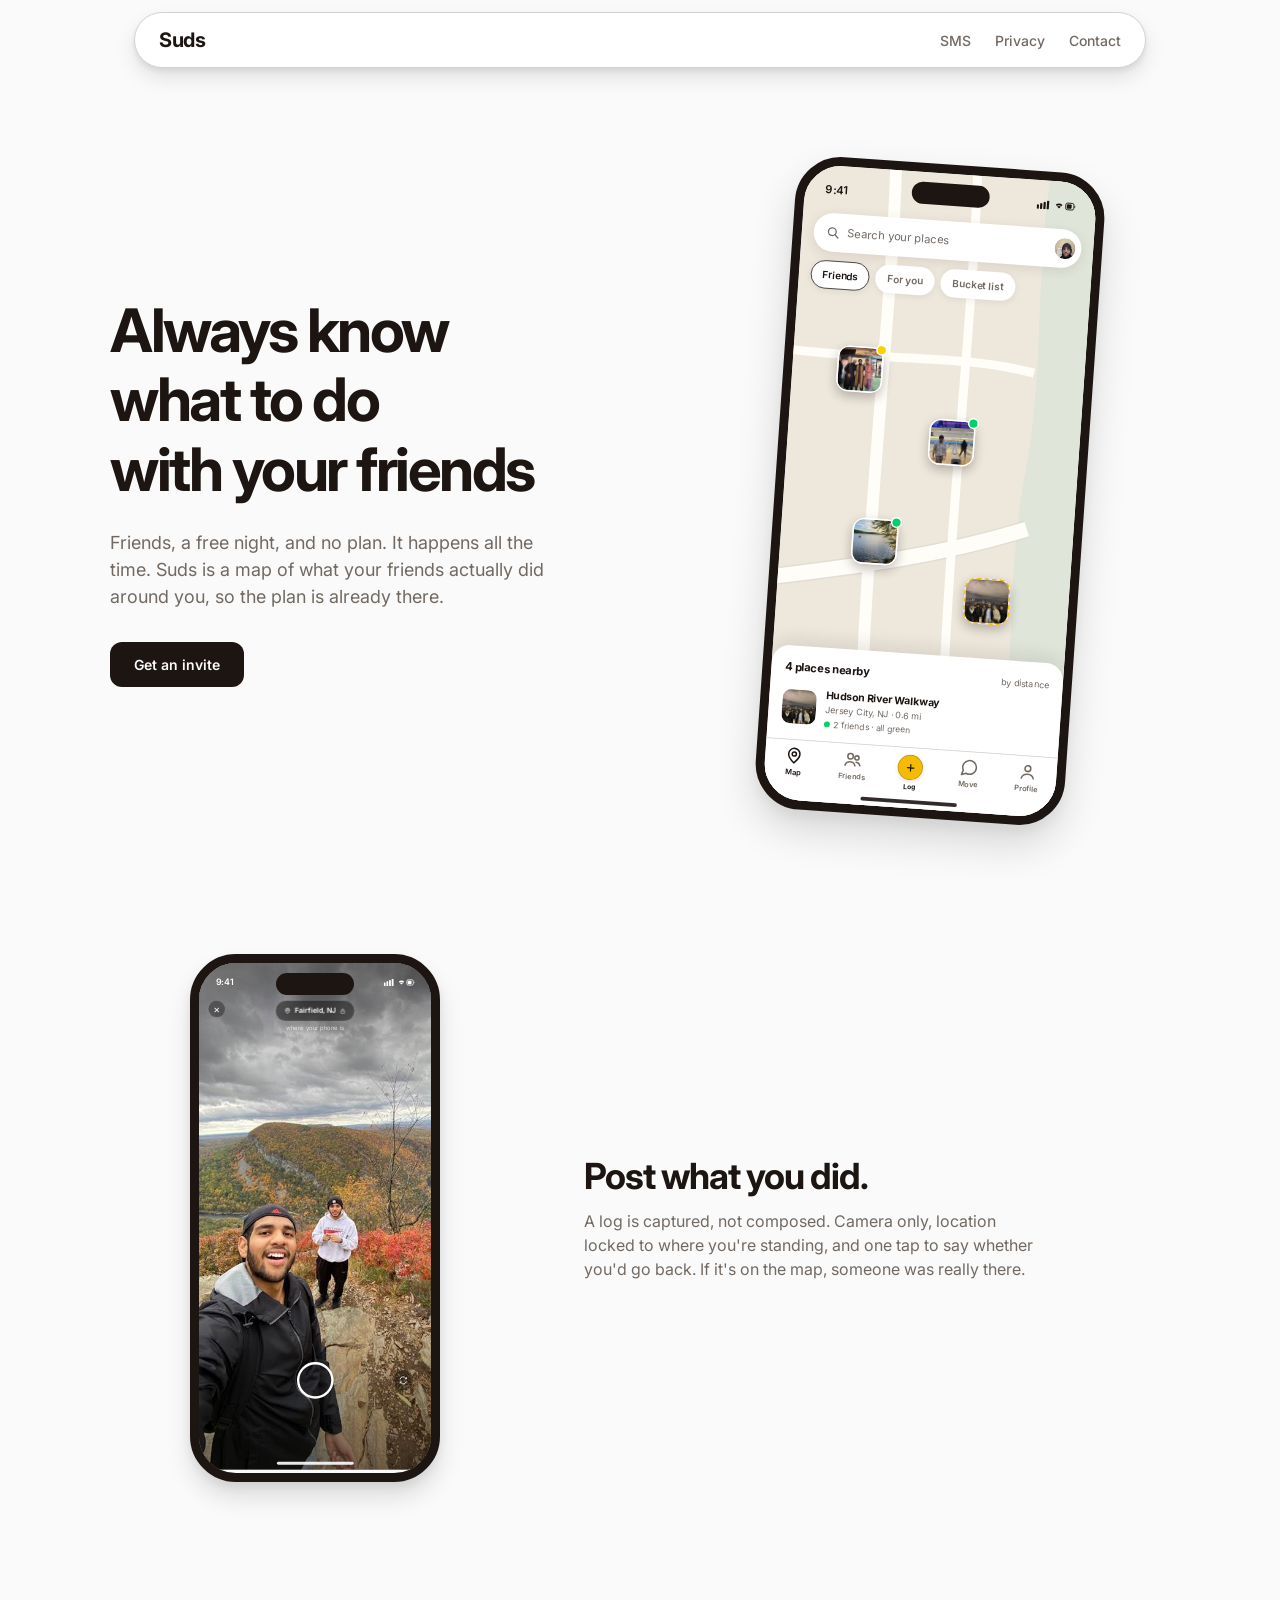
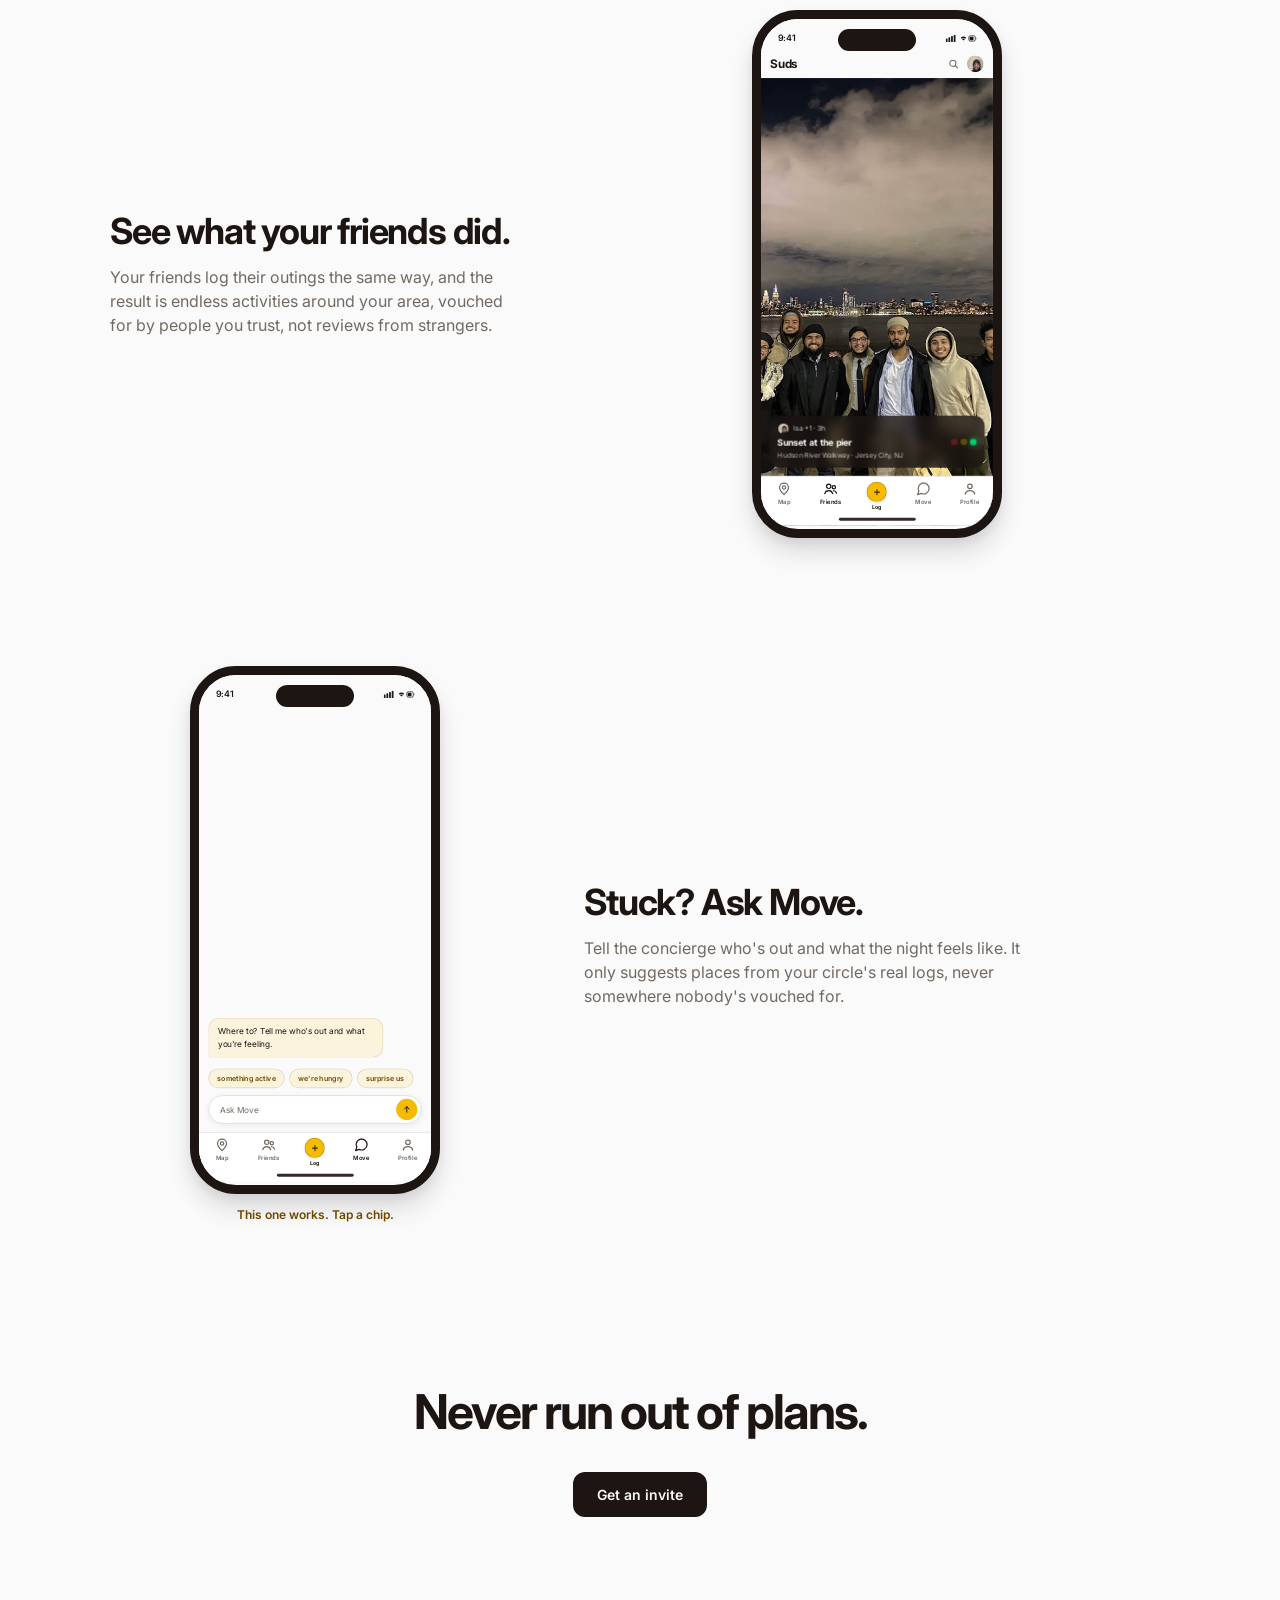
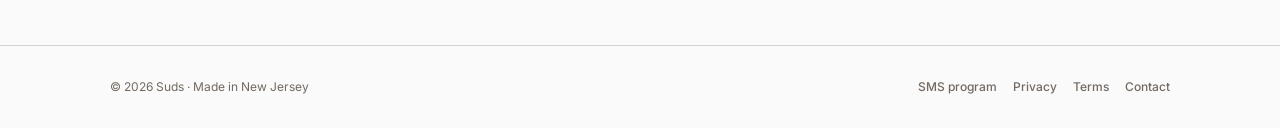
==== index.html @ efe4c0f7 "World-class pass: motion, live Move demo, share card, icons, big type Hero loads with staggered line" ====
<!DOCTYPE html>
<html lang="en">
<head>
<meta charset="utf-8">
<meta name="viewport" content="width=device-width, initial-scale=1">
<title>Suds: always know what to do with your friends</title>
<meta name="description" content="Suds is a map of the activities your friends actually did around you. Post what you do, see what they do, and never run out of plans.">
<meta name="theme-color" content="#FAFAFA">
<link rel="icon" type="image/png" sizes="32x32" href="favicon-32.png">
<link rel="apple-touch-icon" href="apple-touch-icon.png">
<meta property="og:type" content="website">
<meta property="og:url" content="https://suds.page">
<meta property="og:site_name" content="Suds">
<meta property="og:title" content="Suds: always know what to do with your friends">
<meta property="og:description" content="A map of the activities your friends actually did around you. Post what you do, see what they do, and never run out of plans.">
<meta property="og:image" content="https://suds.page/og.png">
<meta property="og:image:width" content="1200">
<meta property="og:image:height" content="630">
<meta name="twitter:card" content="summary_large_image">
<meta name="twitter:title" content="Suds: always know what to do with your friends">
<meta name="twitter:description" content="A map of the activities your friends actually did around you.">
<meta name="twitter:image" content="https://suds.page/og.png">
<link rel="preconnect" href="https://fonts.googleapis.com">
<link rel="preconnect" href="https://fonts.gstatic.com" crossorigin>
<link href="https://fonts.googleapis.com/css2?family=Inter:wght@400;500;600;700&display=swap" rel="stylesheet">
<style>
  /* Tokens: suds-docs/suds-uiux/new-system.md */
  :root {
    --font-size-12: 12px; --font-size-14: 14px; --font-size-16: 16px;
    --font-size-18: 18px; --font-size-20: 20px; --font-size-24: 24px;
    --font-size-30: 30px; --font-size-36: 36px; --font-size-48: 48px;
    --font-size-60: 60px;

    --font-weight-400: 400; --font-weight-500: 500;
    --font-weight-600: 600; --font-weight-700: 700;

    --line-height-narrow: 1.5;

    --gray-100: oklch(98.5% 0.000 89.9);
    --gray-200: oklch(86.2% 0.004 84.3);
    --gray-300: oklch(75.1% 0.008 78.7);
    --gray-400: oklch(64.0% 0.012 73.1);
    --gray-500: oklch(52.9% 0.016 67.5);
    --gray-800: oklch(28.5% 0.014 50.2);
    --gray-900: oklch(20.3% 0.013 44.5);

    --primary-100: oklch(96.5% 0.030 86.3);
    --primary-500: oklch(82.1% 0.168 86.3);
    --primary-800: oklch(44.5% 0.110 80.3);

    --spacing-4: 4px; --spacing-8: 8px; --spacing-12: 12px;
    --spacing-16: 16px; --spacing-24: 24px; --spacing-32: 32px;
    --spacing-48: 48px; --spacing-64: 64px; --spacing-96: 96px;
    --spacing-128: 128px;

    --shadow-3: 0 3px 6px rgba(0,0,0,0.08), 0 10px 20px rgba(0,0,0,0.10);
    --shadow-4: 0 5px 10px rgba(0,0,0,0.06), 0 15px 25px rgba(0,0,0,0.12);
    --shadow-5: 0 8px 12px rgba(0,0,0,0.04), 0 20px 40px rgba(0,0,0,0.14);

    --radius-12: 12px; --radius-24: 24px; --radius-full: 9999px;

    --border-width-1: 1px; --border-width-2: 2px; --border-width-4: 4px;

    --opacity-pressed: 0.7;

    /* App-native colors used inside the mock screens (constants/theme.ts) */
    --ink: #1C1512;
    --paper: #FAFAFA;
    --mud: #726A62;
    --hairline: #D3D1CF;
    --cream: #FCF3DD;
    --road: #F4BB00;
    --brown: #734B00;
    --mapbg: #EDE7DC;
    --tlgreen: #00D26A;
    --tlyellow: #FFD000;
    --tlred: #FF2D2D;

    --ease-out: cubic-bezier(0.2, 0.7, 0.2, 1);
    --ease-pop: cubic-bezier(0.34, 1.56, 0.64, 1);

    color-scheme: light;
  }
  * { margin: 0; padding: 0; box-sizing: border-box; }
  html { scroll-behavior: smooth; }
  body {
    background: var(--gray-100);
    color: var(--gray-900);
    font-family: 'Inter', system-ui, -apple-system, 'Segoe UI', sans-serif;
    font-size: var(--font-size-16);
    line-height: var(--line-height-narrow);
    -webkit-font-smoothing: antialiased;
    overflow-x: hidden;
  }
  ::selection { background: var(--primary-500); color: var(--ink); }
  .wrap { max-width: 1060px; margin: 0 auto; padding: 0 var(--spacing-24); }
  a:focus-visible, button:focus-visible { outline: var(--border-width-2) solid var(--primary-800); outline-offset: 3px; border-radius: 4px; }

  /* Header: floating pill */
  header { position: sticky; top: 0; z-index: 10; padding-top: var(--spacing-12); }
  header .bar {
    display: flex; align-items: center; justify-content: space-between;
    height: 56px; padding: 0 var(--spacing-24);
    background: #FFFFFF; border: var(--border-width-1) solid var(--gray-200);
    border-radius: var(--radius-full); box-shadow: var(--shadow-3);
  }
  .wordmark {
    font-weight: var(--font-weight-700); font-size: var(--font-size-20);
    letter-spacing: -0.5px; text-decoration: none; color: var(--gray-900);
  }
  header nav { display: flex; gap: var(--spacing-24); }
  header nav a { font-size: var(--font-size-14); font-weight: var(--font-weight-500); color: var(--gray-500); text-decoration: none; }
  header nav a:hover { color: var(--gray-900); }

  /* Hero */
  .hero { display: grid; grid-template-columns: 1.05fr 0.95fr; gap: var(--spacing-48); align-items: center; padding: var(--spacing-96) 0 var(--spacing-128); }
  .hero h1 {
    font-weight: var(--font-weight-700);
    font-size: clamp(var(--font-size-36), 5.6vw, var(--font-size-60));
    line-height: 1.16; letter-spacing: -2.5px;
  }
  .hl-line { display: block; overflow: hidden; }
  .hl-line > span { display: inline-block; }
  .hero h1 .u { border-bottom: var(--border-width-4) dashed var(--primary-500); padding-bottom: 2px; }
  .hero .sub { margin-top: var(--spacing-24); font-size: var(--font-size-18); color: var(--gray-500); max-width: 42ch; }
  .cta {
    display: inline-block; margin-top: var(--spacing-32);
    background: var(--gray-900); color: var(--gray-100); text-decoration: none;
    font-size: var(--font-size-14); font-weight: var(--font-weight-600);
    padding: var(--spacing-12) var(--spacing-24); border-radius: var(--radius-12);
    transition: transform 0.2s var(--ease-out), background 0.2s;
  }
  .cta:hover { background: var(--gray-800); transform: translateY(-1px); }
  .cta:active { opacity: var(--opacity-pressed); transform: translateY(0); }

  /* Phone frame: device illustration; bezel radii follow hardware, not the radius scale */
  .phone {
    /* Fixed width: every child is absolutely positioned, so percentage
       widths collapse to zero inside shrink-to-fit grid cells. The mock
       screens' scale factors assume these exact inner widths. */
    width: 310px; aspect-ratio: 9 / 19;
    border-radius: 46px; border: 9px solid var(--ink);
    background: var(--paper); position: relative; overflow: hidden;
    box-shadow: var(--shadow-5);
  }
  .phone::before {
    content: ''; position: absolute; top: 10px; left: 50%; transform: translateX(-50%);
    width: 78px; height: 22px; border-radius: var(--radius-full); background: var(--ink);
    z-index: 5;
  }
  .hero .shot { justify-self: center; transform: rotate(4deg); }

  .fit { position: absolute; inset: 0; overflow: hidden; }
  .screen { width: 393px; height: 858px; position: relative; overflow: hidden; transform-origin: top left; font-family: 'Inter', system-ui, sans-serif; }
  .fit-hero .screen { transform: scale(0.7430); }
  .fit-row .screen { transform: scale(0.5903); }

  /* Shared in-screen atoms */
  .sbar { position: absolute; top: 0; left: 0; right: 0; height: 52px; z-index: 4; display: flex; align-items: center; justify-content: space-between; padding: 14px 28px 0; }
  .sbar .time { font-size: 15px; font-weight: 600; letter-spacing: -0.2px; }
  .sbar .sys { display: flex; align-items: center; gap: 6px; }
  .sbar.light, .sbar.light .time { color: #fff; }
  .sbar.dark, .sbar.dark .time { color: var(--ink); }

  .tabbar {
    position: absolute; left: 0; right: 0; bottom: 0; height: 84px; z-index: 4;
    background: #fff; border-top: 1px solid var(--hairline);
    display: flex; align-items: flex-start; justify-content: space-around; padding-top: 8px;
  }
  .tab { display: flex; flex-direction: column; align-items: center; gap: 2px; width: 60px; color: var(--mud); }
  .tab.on { color: var(--ink); }
  .tab .tlabel { font-size: 10px; font-weight: 600; }
  .fabslot { display: flex; flex-direction: column; align-items: center; gap: 2px; width: 60px; margin-top: 1px; }
  .fab {
    width: 34px; height: 34px; border-radius: 50%; background: var(--road);
    border: 1px solid rgba(28,21,18,0.25); display: flex; align-items: center; justify-content: center;
    box-shadow: 0 2px 6px rgba(0,0,0,0.12);
  }
  .fabslot .tlabel { font-size: 9px; font-weight: 700; color: var(--ink); }
  .homebar { position: absolute; bottom: 8px; left: 50%; transform: translateX(-50%); width: 130px; height: 5px; border-radius: 3px; background: var(--ink); opacity: 0.9; z-index: 5; }
  .homebar.lightbar { background: #fff; }

  /* Screen 1: Map */
  .s-map { background: var(--mapbg); }
  .s-map svg.roads { position: absolute; inset: 0; width: 100%; height: 100%; }
  .searchpill {
    position: absolute; top: 64px; left: 16px; right: 16px; height: 52px; z-index: 3;
    background: #fff; border-radius: var(--radius-full); box-shadow: 0 4px 14px rgba(138,112,96,0.18);
    display: flex; align-items: center; gap: 10px; padding: 0 8px 0 18px;
  }
  .searchpill .q { flex: 1; font-size: 15px; color: var(--mud); }
  .searchpill .av { width: 28px; height: 28px; border-radius: 50%; overflow: hidden; }
  .searchpill .av img { width: 100%; height: 100%; object-fit: cover; }
  .chiprow { position: absolute; top: 128px; left: 16px; z-index: 3; display: flex; gap: 8px; }
  .mchip {
    background: #fff; border-radius: var(--radius-full); padding: 9px 16px;
    font-size: 13.5px; font-weight: 600; color: var(--mud);
    box-shadow: 0 2px 8px rgba(138,112,96,0.14);
  }
  .mchip.on { color: var(--ink); border: 1.5px solid var(--ink); padding: 7.5px 14.5px; }
  .tpin { position: absolute; width: 62px; height: 62px; border-radius: 16px; border: 2.5px solid #fff; box-shadow: 0 6px 14px rgba(28,21,18,0.28); z-index: 2; }
  .tpin img { width: 100%; height: 100%; object-fit: cover; border-radius: 13px; }
  .tpin .vdot { position: absolute; right: -6px; top: -6px; width: 15px; height: 15px; border-radius: 50%; border: 2.5px solid #fff; z-index: 2; }
  .tpin.could { border: 2.5px dashed var(--road); }
  .msheet {
    position: absolute; left: 0; right: 0; bottom: 84px; z-index: 3;
    background: #fff; border-radius: 24px 24px 0 0; padding: 18px 18px 14px;
    box-shadow: 0 -8px 24px rgba(28,21,18,0.10);
  }
  .msheet .shead { display: flex; align-items: baseline; justify-content: space-between; margin-bottom: 12px; }
  .msheet .shead b { font-size: 15px; font-weight: 700; letter-spacing: -0.2px; }
  .msheet .shead span { font-size: 12px; color: var(--mud); }
  .prow { display: flex; align-items: center; gap: 12px; }
  .prow .pthumb { width: 46px; height: 46px; border-radius: 12px; overflow: hidden; flex: none; }
  .prow .pthumb img { width: 100%; height: 100%; object-fit: cover; }
  .prow .pname { font-size: 14px; font-weight: 700; letter-spacing: -0.2px; }
  .prow .psub { font-size: 12px; color: var(--mud); margin-top: 1px; }
  .prow .pcons { display: flex; align-items: center; gap: 5px; font-size: 11.5px; color: var(--mud); margin-top: 2px; }
  .cdot { width: 8px; height: 8px; border-radius: 50%; display: inline-block; }

  /* Screen 2: Capture */
  .s-cap { background: #000; }
  .s-cap > img.bg { position: absolute; inset: 0; width: 100%; height: 100%; object-fit: cover; }
  .s-cap .scrimtop { position: absolute; top: 0; left: 0; right: 0; height: 28%; background: linear-gradient(rgba(0,0,0,0.5), transparent); }
  .s-cap .scrimbot { position: absolute; bottom: 0; left: 0; right: 0; height: 40%; background: linear-gradient(transparent, rgba(0,0,0,0.55)); }
  .s-cap .close { position: absolute; top: 64px; left: 16px; width: 28px; height: 28px; border-radius: 50%; background: rgba(0,0,0,0.35); color: #fff; font-size: 14px; display: flex; align-items: center; justify-content: center; z-index: 3; }
  .locwrap { position: absolute; top: 64px; left: 0; right: 0; display: flex; flex-direction: column; align-items: center; gap: 4px; z-index: 3; }
  .locchip { background: rgba(0,0,0,0.45); backdrop-filter: blur(6px); border-radius: var(--radius-full); display: flex; align-items: center; gap: 6px; padding: 8px 14px; color: #fff; font-size: 12px; font-weight: 600; }
  .loccap { font-size: 10px; color: rgba(255,255,255,0.75); }
  .shutter { position: absolute; bottom: 120px; left: 50%; transform: translateX(-50%); width: 62px; height: 62px; border-radius: 50%; border: 4px solid #fff; z-index: 3; }
  .flip { position: absolute; bottom: 134px; right: 30px; width: 34px; height: 34px; border-radius: 50%; background: rgba(0,0,0,0.35); display: flex; align-items: center; justify-content: center; z-index: 3; }

  /* Screen 3: Feed */
  .s-feed { background: var(--paper); }
  .s-feed .appbar { position: absolute; top: 52px; left: 0; right: 0; height: 48px; display: flex; align-items: center; justify-content: space-between; padding: 0 16px; z-index: 3; background: var(--paper); }
  .s-feed .appbar .wm { font-size: 20px; font-weight: 700; letter-spacing: -0.5px; color: var(--ink); }
  .s-feed .appbar .right { display: flex; align-items: center; gap: 14px; }
  .s-feed .appbar .av { width: 28px; height: 28px; border-radius: 50%; overflow: hidden; }
  .s-feed .appbar .av img { width: 100%; height: 100%; object-fit: cover; }
  .s-feed .post { position: absolute; top: 100px; left: 0; right: 0; bottom: 0; }
  .s-feed .post img.bg { width: 100%; height: 100%; object-fit: cover; }
  .postpill {
    position: absolute; left: 14px; right: 14px; bottom: 98px; z-index: 3;
    background: rgba(28,21,18,0.78); backdrop-filter: blur(8px);
    border-radius: 18px; padding: 12px 14px; color: #fff;
    display: flex; align-items: center; gap: 12px;
  }
  .postpill .meta { flex: 1; min-width: 0; }
  .postpill .who { display: flex; align-items: center; gap: 7px; font-size: 11.5px; color: rgba(255,255,255,0.8); }
  .postpill .who .av { width: 20px; height: 20px; border-radius: 50%; overflow: hidden; border: 1.5px solid rgba(28,21,18,0.9); flex: none; }
  .postpill .who .av img { width: 100%; height: 100%; object-fit: cover; }
  .postpill .ptitle { font-size: 15px; font-weight: 700; letter-spacing: -0.2px; margin-top: 3px; }
  .postpill .ploc { font-size: 11.5px; color: rgba(255,255,255,0.7); margin-top: 1px; white-space: nowrap; overflow: hidden; text-overflow: ellipsis; }
  .tl { display: flex; gap: 5px; flex: none; }
  .tl i { width: 11px; height: 11px; border-radius: 50%; display: block; opacity: 0.28; }
  .tl i.on { opacity: 1; }

  /* Screen 4: Move (live demo) */
  .s-move { background: var(--paper); }
  .s-move .chat { position: absolute; top: 72px; left: 16px; right: 16px; bottom: 210px; display: flex; flex-direction: column; justify-content: flex-end; gap: 12px; overflow: hidden; }
  .bub { max-width: 82%; padding: 12px 15px; border-radius: 18px; font-size: 14px; line-height: 1.45; }
  .bub.bot { align-self: flex-start; background: var(--cream); border: 1px solid rgba(115,75,0,0.18); border-bottom-left-radius: 6px; color: var(--ink); }
  .bub.me { align-self: flex-end; background: var(--ink); color: #fff; border-bottom-right-radius: 6px; }
  .bub.typing { display: flex; gap: 5px; align-items: center; padding: 14px 16px; }
  .bub.typing i { width: 7px; height: 7px; border-radius: 50%; background: var(--brown); opacity: 0.4; }
  .mcard { align-self: flex-start; width: 88%; background: #fff; border: 1px solid var(--hairline); border-radius: 14px; padding: 10px 12px; display: flex; align-items: center; gap: 12px; box-shadow: 0 3px 10px rgba(138,112,96,0.10); }
  .mcard .mthumb { width: 46px; height: 46px; border-radius: 12px; overflow: hidden; flex: none; }
  .mcard .mthumb img { width: 100%; height: 100%; object-fit: cover; }
  .mcard b { font-size: 13.5px; letter-spacing: -0.2px; display: block; }
  .mcard .msub { display: flex; align-items: center; gap: 5px; font-size: 11.5px; color: var(--mud); margin-top: 2px; }
  .demochips { position: absolute; left: 16px; right: 16px; bottom: 158px; display: flex; gap: 8px; flex-wrap: wrap; }
  .chip2 {
    background: var(--cream); border: 1px solid rgba(115,75,0,0.22); color: var(--brown);
    font-size: 12px; font-weight: 600; padding: 8px 14px; border-radius: var(--radius-full);
    font-family: inherit; cursor: pointer;
  }
  .chip2:hover { background: #F9E9C8; }
  .chip2:active { opacity: var(--opacity-pressed); }
  .dock { position: absolute; left: 16px; right: 16px; bottom: 98px; height: 48px; background: #fff; border: 1px solid var(--hairline); border-radius: var(--radius-full); display: flex; align-items: center; justify-content: space-between; padding: 0 6px 0 18px; box-shadow: 0 3px 10px rgba(138,112,96,0.10); }
  .dock span { font-size: 14px; color: var(--mud); }
  .dock .send { width: 36px; height: 36px; border-radius: 50%; background: var(--road); display: flex; align-items: center; justify-content: center; }
  .tryhint { margin-top: var(--spacing-12); text-align: center; font-size: var(--font-size-12); font-weight: var(--font-weight-600); color: var(--primary-800); }

  /* Feature rows */
  .rows { display: flex; flex-direction: column; gap: var(--spacing-128); padding: var(--spacing-8) 0 var(--spacing-128); }
  .row { display: grid; grid-template-columns: 0.7fr 1fr; gap: var(--spacing-64); align-items: center; }
  .row .shot { justify-self: center; }
  .row .phone { width: 250px; box-shadow: var(--shadow-4); }
  .row:nth-child(even) .shot { order: 2; }
  .row h2 { font-weight: var(--font-weight-700); font-size: clamp(var(--font-size-24), 3.4vw, var(--font-size-36)); letter-spacing: -1.2px; line-height: 1.15; text-wrap: balance; }
  .row p { margin-top: var(--spacing-12); color: var(--gray-500); font-size: var(--font-size-16); max-width: 46ch; }
  .row .text { max-width: 480px; }

  /* Closing */
  .close2 { text-align: center; padding: var(--spacing-24) 0 var(--spacing-128); }
  .close2 h2 { font-weight: var(--font-weight-700); font-size: clamp(var(--font-size-30), 4.4vw, var(--font-size-48)); letter-spacing: -2px; }
  .close2 .cta { margin-top: var(--spacing-24); }

  /* Footer */
  footer { border-top: var(--border-width-1) solid var(--gray-200); }
  .foot { padding: var(--spacing-32) 0 var(--spacing-32); display: flex; justify-content: space-between; gap: var(--spacing-24); flex-wrap: wrap; font-size: var(--font-size-12); color: var(--gray-500); }
  .foot nav { display: flex; gap: var(--spacing-16); }
  .foot a { color: var(--gray-500); font-weight: var(--font-weight-500); text-decoration: none; }
  .foot a:hover { color: var(--gray-900); }

  /* ===== Motion (gated on motion preference; static without JS) ===== */
  @media (prefers-reduced-motion: no-preference) {
    /* Hero load choreography */
    .js .hl-line > span { transform: translateY(115%); transition: transform 0.7s var(--ease-out); }
    .js.loaded .hl-line:nth-child(1) > span { transition-delay: 0.05s; }
    .js.loaded .hl-line:nth-child(2) > span { transition-delay: 0.15s; }
    .js.loaded .hl-line:nth-child(3) > span { transition-delay: 0.25s; }
    .js.loaded .hl-line > span { transform: translateY(0); }
    .js .hero .sub, .js .hero .cta { opacity: 0; transform: translateY(14px); transition: opacity 0.6s var(--ease-out), transform 0.6s var(--ease-out); }
    .js.loaded .hero .sub { opacity: 1; transform: none; transition-delay: 0.4s; }
    .js.loaded .hero .cta { opacity: 1; transform: none; transition-delay: 0.5s; }
    .js .hero .shot { opacity: 0; transform: rotate(8deg) translateY(36px); transition: opacity 0.8s var(--ease-out), transform 0.9s var(--ease-out); }
    .js.loaded .hero .shot { opacity: 1; transform: rotate(4deg) translateY(0); transition-delay: 0.35s; }
    .floaty { animation: float 7s ease-in-out 1.4s infinite; }
    @keyframes float { 0%, 100% { transform: translateY(0); } 50% { transform: translateY(-7px); } }

    /* Map pins drop in after load */
    .js .s-map .tpin { opacity: 0; transform: translateY(-22px) scale(0.7); }
    .js.loaded .s-map .tpin { opacity: 1; transform: none; transition: opacity 0.45s var(--ease-pop), transform 0.45s var(--ease-pop); }
    .js.loaded .s-map .tpin:nth-of-type(1) { transition-delay: 0.9s; }
    .js.loaded .s-map .tpin:nth-of-type(2) { transition-delay: 1.05s; }
    .js.loaded .s-map .tpin:nth-of-type(3) { transition-delay: 1.2s; }
    .js.loaded .s-map .tpin:nth-of-type(4) { transition-delay: 1.4s; }
    .js .s-map .msheet { transform: translateY(110%); transition: transform 0.6s var(--ease-out) 1.5s; }
    .js.loaded .s-map .msheet { transform: none; }

    /* Scroll reveals */
    .js .reveal { opacity: 0; transform: translateY(28px); transition: opacity 0.7s var(--ease-out), transform 0.7s var(--ease-out); }
    .js .reveal.in { opacity: 1; transform: none; }
    .js .s-cap .locwrap { opacity: 0; transform: translateY(-10px); transition: opacity 0.5s var(--ease-out) 0.3s, transform 0.5s var(--ease-out) 0.3s; }
    .js .in .s-cap .locwrap { opacity: 1; transform: none; }
    .js .s-cap .shutter { transform: translateX(-50%) scale(0.6); opacity: 0; transition: opacity 0.4s var(--ease-pop) 0.5s, transform 0.4s var(--ease-pop) 0.5s; }
    .js .in .s-cap .shutter { transform: translateX(-50%) scale(1); opacity: 1; }
    .js .postpill { opacity: 0; transform: translateY(20px); transition: opacity 0.55s var(--ease-out) 0.35s, transform 0.55s var(--ease-out) 0.35s; }
    .js .in .postpill { opacity: 1; transform: none; }
    .js .tl i.on { opacity: 0.28; }
    .js .in .tl i.on { animation: lighton 0.5s 0.9s forwards; }
    @keyframes lighton { to { opacity: 1; box-shadow: 0 0 10px rgba(0,210,106,0.75); } }

    .bub, .mcard { animation: msgin 0.4s var(--ease-out); }
    @keyframes msgin { from { opacity: 0; transform: translateY(10px); } to { opacity: 1; transform: none; } }
    .bub.typing i { animation: blink 1s infinite; }
    .bub.typing i:nth-child(2) { animation-delay: 0.18s; }
    .bub.typing i:nth-child(3) { animation-delay: 0.36s; }
    @keyframes blink { 0%, 100% { opacity: 0.25; } 45% { opacity: 0.9; } }
  }

  @media (max-width: 780px) {
    .hero { grid-template-columns: 1fr; padding: var(--spacing-32) 0 var(--spacing-64); gap: var(--spacing-48); }
    .hero > div:first-child { text-align: center; padding: 0 var(--spacing-12); }
    .hero h1 { letter-spacing: -1.5px; }
    .hero .sub { margin-left: auto; margin-right: auto; padding: 0 var(--spacing-8); }
    /* No tilt on mobile: the rotated frame overhangs the viewport */
    .hero .shot { transform: none; }
    @media (prefers-reduced-motion: no-preference) {
      .js .hero .shot { transform: translateY(36px); }
      .js.loaded .hero .shot { transform: translateY(0); }
    }
    .rows { gap: var(--spacing-96); }
    .row { grid-template-columns: 1fr; gap: var(--spacing-24); }
    .row:nth-child(even) .shot { order: 0; }
    .row .text { max-width: none; text-align: center; padding: 0 var(--spacing-16); }
    .row p { margin-left: auto; margin-right: auto; }
    header .bar { padding: 0 var(--spacing-16); }
    header nav { gap: var(--spacing-16); }
    header nav a { font-size: 13px; }
    .foot { flex-direction: column; align-items: center; text-align: center; gap: var(--spacing-12); }
  }
</style>
</head>
<body>

<header>
  <div class="wrap">
    <div class="bar">
      <a class="wordmark" href="/">Suds</a>
      <nav>
        <a href="sms.html">SMS</a>
        <a href="privacy.html">Privacy</a>
        <a href="mailto:rayyanrsarkhot@gmail.com">Contact</a>
      </nav>
    </div>
  </div>
</header>

<main>
  <section class="wrap hero">
    <div>
      <h1>
        <span class="hl-line"><span>Always know</span></span>
        <span class="hl-line"><span><span class="u">what to do</span></span></span>
        <span class="hl-line"><span>with your friends</span></span>
      </h1>
      <p class="sub">
        Friends, a free night, and no plan. It happens all the time.
        Suds is a map of what your friends actually did around you, so the plan is already there.
      </p>
      <a class="cta" href="mailto:rayyanrsarkhot@gmail.com?subject=Suds%20invite">Get an invite</a>
    </div>
    <div class="shot">
      <div class="floaty">
        <div class="phone" aria-label="Suds map screen with friends' photo pins">
          <div class="fit fit-hero">
            <div class="screen s-map">
              <svg class="roads" viewBox="0 0 393 858" fill="none" aria-hidden="true">
                <path d="M330 -20 C 316 120, 340 260, 322 400 C 306 540, 330 700, 318 880 L 420 880 L 420 -20 Z" fill="#DFE5D9"/>
                <circle cx="70" cy="720" r="42" fill="#DFE5D9"/>
                <path d="M-20 560 C 80 540, 200 520, 330 470" stroke="#DCD8CE" stroke-width="24" stroke-opacity="0.6"/>
                <path d="M-20 560 C 80 540, 200 520, 330 470" stroke="#FFFDF8" stroke-width="20"/>
                <path d="M120 -20 C 130 200, 110 480, 130 880" stroke="#FFFDF8" stroke-width="16"/>
                <path d="M230 -20 C 240 220, 220 500, 240 880" stroke="#FFFDF8" stroke-width="12"/>
                <path d="M-20 250 C 100 260, 220 240, 325 260" stroke="#FFFDF8" stroke-width="12"/>
                <path d="M-20 720 C 90 700, 200 690, 318 660" stroke="#FFFDF8" stroke-width="12"/>
              </svg>
              <div class="sbar dark"><span class="time">9:41</span><span class="sys"><svg width="52" height="12" viewBox="0 0 52 12" fill="#1C1512"><rect x="0" y="6" width="3" height="6" rx="1"/><rect x="4.5" y="4" width="3" height="8" rx="1"/><rect x="9" y="2" width="3" height="10" rx="1"/><rect x="13.5" y="0" width="3" height="12" rx="1"/><path d="M25.5 4.5a7.5 7.5 0 0 1 9 0l-1.4 1.8a5.2 5.2 0 0 0-6.2 0z"/><path d="M27.4 7a4.5 4.5 0 0 1 5.2 0L30 9.6z"/><rect x="39" y="1.5" width="11" height="9" rx="2.5" fill="none" stroke="#1C1512" stroke-width="1.2"/><rect x="40.5" y="3" width="6.5" height="6" rx="1.2"/><rect x="50.8" y="4.5" width="1.4" height="3" rx="0.7"/></svg></span></div>
              <div class="searchpill">
                <svg width="17" height="17" viewBox="0 0 17 17" fill="none"><circle cx="7" cy="7" r="5.2" stroke="#726A62" stroke-width="1.8"/><path d="M11 11l4 4" stroke="#726A62" stroke-width="1.8" stroke-linecap="round"/></svg>
                <span class="q">Search your places</span>
                <span class="av"><img src="[data-uri]" alt=""></span>
              </div>
              <div class="chiprow">
                <span class="mchip on">Friends</span><span class="mchip">For you</span><span class="mchip">Bucket list</span>
              </div>
              <div class="tpin" style="left:60px; top:240px;"><img src="[data-uri]" alt=""><span class="vdot" style="background:var(--tlyellow)"></span></div>
              <div class="tpin" style="left:190px; top:330px;"><img src="[data-uri]" alt=""><span class="vdot" style="background:var(--tlgreen)"></span></div>
              <div class="tpin" style="left:96px; top:470px;"><img src="[data-uri]" alt=""><span class="vdot" style="background:var(--tlgreen)"></span></div>
              <div class="tpin could" style="left:252px; top:540px;"><img src="[data-uri]" alt=""></div>
              <div class="msheet">
                <div class="shead"><b>4 places nearby</b><span>by distance</span></div>
                <div class="prow">
                  <span class="pthumb"><img src="[data-uri]" alt=""></span>
                  <div>
                    <div class="pname">Hudson River Walkway</div>
                    <div class="psub">Jersey City, NJ · 0.6 mi</div>
                    <div class="pcons"><span class="cdot" style="background:var(--tlgreen)"></span>2 friends · all green</div>
                  </div>
                </div>
              </div>
              <div class="tabbar">
                <span class="tab on"><svg width="26" height="26" viewBox="0 0 24 24" fill="none"><path d="M12 21s-7-6.1-7-11a7 7 0 1 1 14 0c0 4.9-7 11-7 11z" stroke="currentColor" stroke-width="1.9"/><circle cx="12" cy="10" r="2.6" stroke="currentColor" stroke-width="1.9"/></svg><span class="tlabel">Map</span></span>
                <span class="tab"><svg width="26" height="26" viewBox="0 0 24 24" fill="none"><circle cx="9" cy="8" r="3.4" stroke="currentColor" stroke-width="1.9"/><path d="M2.8 19.4c.9-3 3.3-4.6 6.2-4.6s5.3 1.6 6.2 4.6" stroke="currentColor" stroke-width="1.9" stroke-linecap="round"/><circle cx="17" cy="9.5" r="2.6" stroke="currentColor" stroke-width="1.9"/><path d="M16.4 14.9c2.4.2 4.2 1.6 4.9 3.9" stroke="currentColor" stroke-width="1.9" stroke-linecap="round"/></svg><span class="tlabel">Friends</span></span>
                <span class="fabslot"><span class="fab"><svg width="15" height="15" viewBox="0 0 24 24" fill="none"><path d="M12 5v14M5 12h14" stroke="#1C1512" stroke-width="2.6" stroke-linecap="round"/></svg></span><span class="tlabel">Log</span></span>
                <span class="tab"><svg width="26" height="26" viewBox="0 0 24 24" fill="none"><path d="M21 11.5a8.5 8.5 0 0 1-12.4 7.5L3 21l2-5.6A8.5 8.5 0 1 1 21 11.5z" stroke="currentColor" stroke-width="1.9" stroke-linejoin="round"/></svg><span class="tlabel">Move</span></span>
                <span class="tab"><svg width="26" height="26" viewBox="0 0 24 24" fill="none"><circle cx="12" cy="8" r="3.6" stroke="currentColor" stroke-width="1.9"/><path d="M4.5 20c1-3.4 3.9-5.2 7.5-5.2s6.5 1.8 7.5 5.2" stroke="currentColor" stroke-width="1.9" stroke-linecap="round"/></svg><span class="tlabel">Profile</span></span>
              </div>
              <div class="homebar"></div>
            </div>
          </div>
        </div>
      </div>
    </div>
  </section>

  <section class="wrap rows" id="how">
    <div class="row reveal">
      <div class="shot">
        <div class="phone" aria-label="Suds camera capture screen">
          <div class="fit fit-row">
            <div class="screen s-cap">
              <img class="bg" src="[data-uri]" alt="">
              <div class="scrimtop"></div><div class="scrimbot"></div>
              <div class="sbar light"><span class="time">9:41</span><span class="sys"><svg width="52" height="12" viewBox="0 0 52 12" fill="#fff"><rect x="0" y="6" width="3" height="6" rx="1"/><rect x="4.5" y="4" width="3" height="8" rx="1"/><rect x="9" y="2" width="3" height="10" rx="1"/><rect x="13.5" y="0" width="3" height="12" rx="1"/><path d="M25.5 4.5a7.5 7.5 0 0 1 9 0l-1.4 1.8a5.2 5.2 0 0 0-6.2 0z"/><path d="M27.4 7a4.5 4.5 0 0 1 5.2 0L30 9.6z"/><rect x="39" y="1.5" width="11" height="9" rx="2.5" fill="none" stroke="#fff" stroke-width="1.2"/><rect x="40.5" y="3" width="6.5" height="6" rx="1.2"/><rect x="50.8" y="4.5" width="1.4" height="3" rx="0.7"/></svg></span></div>
              <span class="close">&#10005;</span>
              <div class="locwrap">
                <span class="locchip"><svg width="12" height="12" viewBox="0 0 24 24" fill="none"><path d="M12 21s-7-6.1-7-11a7 7 0 1 1 14 0c0 4.9-7 11-7 11z" stroke="#fff" stroke-width="2.2"/><circle cx="12" cy="10" r="2.6" stroke="#fff" stroke-width="2.2"/></svg>Fairfield, NJ<svg width="11" height="11" viewBox="0 0 24 24" fill="none"><rect x="5" y="11" width="14" height="9" rx="2" stroke="rgba(255,255,255,0.75)" stroke-width="2.2"/><path d="M8 11V8a4 4 0 1 1 8 0v3" stroke="rgba(255,255,255,0.75)" stroke-width="2.2"/></svg></span>
                <span class="loccap">where your phone is</span>
              </div>
              <span class="shutter"></span>
              <span class="flip"><svg width="16" height="16" viewBox="0 0 24 24" fill="none"><path d="M4 9a8 8 0 0 1 14-3l2 2M20 15a8 8 0 0 1-14 3l-2-2" stroke="#fff" stroke-width="2"/><path d="M20 4v4h-4M4 20v-4h4" stroke="#fff" stroke-width="2"/></svg></span>
              <div class="homebar lightbar"></div>
            </div>
          </div>
        </div>
      </div>
      <div class="text">
        <h2>Post what you did.</h2>
        <p>
          A log is captured, not composed. Camera only, location locked to where
          you're standing, and one tap to say whether you'd go back. If it's on
          the map, someone was really there.
        </p>
      </div>
    </div>

    <div class="row reveal">
      <div class="shot">
        <div class="phone" aria-label="Suds friends feed screen">
          <div class="fit fit-row">
            <div class="screen s-feed">
              <div class="sbar dark"><span class="time">9:41</span><span class="sys"><svg width="52" height="12" viewBox="0 0 52 12" fill="#1C1512"><rect x="0" y="6" width="3" height="6" rx="1"/><rect x="4.5" y="4" width="3" height="8" rx="1"/><rect x="9" y="2" width="3" height="10" rx="1"/><rect x="13.5" y="0" width="3" height="12" rx="1"/><path d="M25.5 4.5a7.5 7.5 0 0 1 9 0l-1.4 1.8a5.2 5.2 0 0 0-6.2 0z"/><path d="M27.4 7a4.5 4.5 0 0 1 5.2 0L30 9.6z"/><rect x="39" y="1.5" width="11" height="9" rx="2.5" fill="none" stroke="#1C1512" stroke-width="1.2"/><rect x="40.5" y="3" width="6.5" height="6" rx="1.2"/><rect x="50.8" y="4.5" width="1.4" height="3" rx="0.7"/></svg></span></div>
              <div class="appbar">
                <span class="wm">Suds</span>
                <span class="right"><svg width="17" height="17" viewBox="0 0 17 17" fill="none"><circle cx="7" cy="7" r="5.2" stroke="#726A62" stroke-width="1.8"/><path d="M11 11l4 4" stroke="#726A62" stroke-width="1.8" stroke-linecap="round"/></svg><span class="av"><img src="[data-uri]" alt=""></span></span>
              </div>
              <div class="post">
                <img class="bg" src="[data-uri]" alt="">
                <div class="postpill">
                  <div class="meta">
                    <div class="who"><span class="av"><img src="[data-uri]" alt=""></span>Isa +1 · 3h</div>
                    <div class="ptitle">Sunset at the pier</div>
                    <div class="ploc">Hudson River Walkway · Jersey City, NJ</div>
                  </div>
                  <span class="tl"><i style="background:var(--tlred)"></i><i style="background:var(--tlyellow)"></i><i class="on" style="background:var(--tlgreen)"></i></span>
                </div>
              </div>
              <div class="tabbar">
                <span class="tab"><svg width="26" height="26" viewBox="0 0 24 24" fill="none"><path d="M12 21s-7-6.1-7-11a7 7 0 1 1 14 0c0 4.9-7 11-7 11z" stroke="currentColor" stroke-width="1.9"/><circle cx="12" cy="10" r="2.6" stroke="currentColor" stroke-width="1.9"/></svg><span class="tlabel">Map</span></span>
                <span class="tab on"><svg width="26" height="26" viewBox="0 0 24 24" fill="none"><circle cx="9" cy="8" r="3.4" stroke="currentColor" stroke-width="1.9"/><path d="M2.8 19.4c.9-3 3.3-4.6 6.2-4.6s5.3 1.6 6.2 4.6" stroke="currentColor" stroke-width="1.9" stroke-linecap="round"/><circle cx="17" cy="9.5" r="2.6" stroke="currentColor" stroke-width="1.9"/><path d="M16.4 14.9c2.4.2 4.2 1.6 4.9 3.9" stroke="currentColor" stroke-width="1.9" stroke-linecap="round"/></svg><span class="tlabel">Friends</span></span>
                <span class="fabslot"><span class="fab"><svg width="15" height="15" viewBox="0 0 24 24" fill="none"><path d="M12 5v14M5 12h14" stroke="#1C1512" stroke-width="2.6" stroke-linecap="round"/></svg></span><span class="tlabel">Log</span></span>
                <span class="tab"><svg width="26" height="26" viewBox="0 0 24 24" fill="none"><path d="M21 11.5a8.5 8.5 0 0 1-12.4 7.5L3 21l2-5.6A8.5 8.5 0 1 1 21 11.5z" stroke="currentColor" stroke-width="1.9" stroke-linejoin="round"/></svg><span class="tlabel">Move</span></span>
                <span class="tab"><svg width="26" height="26" viewBox="0 0 24 24" fill="none"><circle cx="12" cy="8" r="3.6" stroke="currentColor" stroke-width="1.9"/><path d="M4.5 20c1-3.4 3.9-5.2 7.5-5.2s6.5 1.8 7.5 5.2" stroke="currentColor" stroke-width="1.9" stroke-linecap="round"/></svg><span class="tlabel">Profile</span></span>
              </div>
              <div class="homebar"></div>
            </div>
          </div>
        </div>
      </div>
      <div class="text">
        <h2>See what your friends did.</h2>
        <p>
          Your friends log their outings the same way, and the result is endless
          activities around your area, vouched for by people you trust, not
          reviews from strangers.
        </p>
      </div>
    </div>

    <div class="row reveal">
      <div class="shot">
        <div class="phone" aria-label="Suds Move concierge chat, interactive demo">
          <div class="fit fit-row">
            <div class="screen s-move">
              <div class="sbar dark"><span class="time">9:41</span><span class="sys"><svg width="52" height="12" viewBox="0 0 52 12" fill="#1C1512"><rect x="0" y="6" width="3" height="6" rx="1"/><rect x="4.5" y="4" width="3" height="8" rx="1"/><rect x="9" y="2" width="3" height="10" rx="1"/><rect x="13.5" y="0" width="3" height="12" rx="1"/><path d="M25.5 4.5a7.5 7.5 0 0 1 9 0l-1.4 1.8a5.2 5.2 0 0 0-6.2 0z"/><path d="M27.4 7a4.5 4.5 0 0 1 5.2 0L30 9.6z"/><rect x="39" y="1.5" width="11" height="9" rx="2.5" fill="none" stroke="#1C1512" stroke-width="1.2"/><rect x="40.5" y="3" width="6.5" height="6" rx="1.2"/><rect x="50.8" y="4.5" width="1.4" height="3" rx="0.7"/></svg></span></div>
              <div class="chat" id="demo-chat"></div>
              <div class="demochips" id="demo-chips"></div>
              <div class="dock"><span>Ask Move</span><span class="send"><svg width="16" height="16" viewBox="0 0 24 24" fill="none"><path d="M12 19V5M6 11l6-6 6 6" stroke="#1C1512" stroke-width="2.4" stroke-linecap="round" stroke-linejoin="round"/></svg></span></div>
              <div class="tabbar">
                <span class="tab"><svg width="26" height="26" viewBox="0 0 24 24" fill="none"><path d="M12 21s-7-6.1-7-11a7 7 0 1 1 14 0c0 4.9-7 11-7 11z" stroke="currentColor" stroke-width="1.9"/><circle cx="12" cy="10" r="2.6" stroke="currentColor" stroke-width="1.9"/></svg><span class="tlabel">Map</span></span>
                <span class="tab"><svg width="26" height="26" viewBox="0 0 24 24" fill="none"><circle cx="9" cy="8" r="3.4" stroke="currentColor" stroke-width="1.9"/><path d="M2.8 19.4c.9-3 3.3-4.6 6.2-4.6s5.3 1.6 6.2 4.6" stroke="currentColor" stroke-width="1.9" stroke-linecap="round"/><circle cx="17" cy="9.5" r="2.6" stroke="currentColor" stroke-width="1.9"/><path d="M16.4 14.9c2.4.2 4.2 1.6 4.9 3.9" stroke="currentColor" stroke-width="1.9" stroke-linecap="round"/></svg><span class="tlabel">Friends</span></span>
                <span class="fabslot"><span class="fab"><svg width="15" height="15" viewBox="0 0 24 24" fill="none"><path d="M12 5v14M5 12h14" stroke="#1C1512" stroke-width="2.6" stroke-linecap="round"/></svg></span><span class="tlabel">Log</span></span>
                <span class="tab on"><svg width="26" height="26" viewBox="0 0 24 24" fill="none"><path d="M21 11.5a8.5 8.5 0 0 1-12.4 7.5L3 21l2-5.6A8.5 8.5 0 1 1 21 11.5z" stroke="currentColor" stroke-width="1.9" stroke-linejoin="round"/></svg><span class="tlabel">Move</span></span>
                <span class="tab"><svg width="26" height="26" viewBox="0 0 24 24" fill="none"><circle cx="12" cy="8" r="3.6" stroke="currentColor" stroke-width="1.9"/><path d="M4.5 20c1-3.4 3.9-5.2 7.5-5.2s6.5 1.8 7.5 5.2" stroke="currentColor" stroke-width="1.9" stroke-linecap="round"/></svg><span class="tlabel">Profile</span></span>
              </div>
              <div class="homebar"></div>
            </div>
          </div>
        </div>
        <div class="tryhint">This one works. Tap a chip.</div>
      </div>
      <div class="text">
        <h2>Stuck? Ask Move.</h2>
        <p>
          Tell the concierge who's out and what the night feels like. It only
          suggests places from your circle's real logs, never somewhere nobody's
          vouched for.
        </p>
      </div>
    </div>
  </section>

  <section class="wrap close2 reveal">
    <h2>Never run out of plans.</h2>
    <a class="cta" href="mailto:rayyanrsarkhot@gmail.com?subject=Suds%20invite">Get an invite</a>
  </section>
</main>

<footer>
  <div class="wrap foot">
    <div>© 2026 Suds · Made in New Jersey</div>
    <nav>
      <a href="sms.html">SMS program</a>
      <a href="privacy.html">Privacy</a>
      <a href="terms.html">Terms</a>
      <a href="mailto:rayyanrsarkhot@gmail.com">Contact</a>
    </nav>
  </div>
</footer>

<script>
(function () {
  document.documentElement.classList.add('js')
  document.body.classList.add('js')

  var reduce = matchMedia('(prefers-reduced-motion: reduce)').matches

  requestAnimationFrame(function () {
    requestAnimationFrame(function () { document.body.classList.add('loaded') })
  })

  var io = new IntersectionObserver(function (entries) {
    entries.forEach(function (e) {
      if (e.isIntersecting) { e.target.classList.add('in'); io.unobserve(e.target) }
    })
  }, { threshold: 0.3 })
  document.querySelectorAll('.reveal').forEach(function (el) { io.observe(el) })

  /* ── Move demo: canned concierge, no backend ── */
  var chat = document.getElementById('demo-chat')
  var chips = document.getElementById('demo-chips')
  if (!chat) return

  var CARD_WALKWAY = '<div class="mcard"><span class="mthumb"><img src="[data-uri]" alt=""></span><div><b>Hudson River Walkway</b><div class="msub"><span class="cdot" style="background:var(--tlgreen)"></span>Isa felt alive here · Jersey City, NJ</div></div></div>'
  var CARD_KUNAFA = '<div class="mcard"><span class="mthumb"><img src="[data-uri]" alt=""></span><div><b>Yaffa Coffee &amp; Kunafa</b><div class="msub"><span class="cdot" style="background:var(--tlyellow)"></span>Zaaim: order the pistachio one · Paterson, NJ</div></div></div>'
  var CARD_BOWLING = '<div class="mcard"><span class="mthumb"><img src="[data-uri]" alt=""></span><div><b>Boonton Lanes</b><div class="msub"><span class="cdot" style="background:var(--tlgreen)"></span>Isa felt alive here · Boonton, NJ</div></div></div>'

  var SCRIPT = {
    start: {
      bot: "Where to? Tell me who's out and what you're feeling.",
      chips: [
        { t: 'something active', next: 'active' },
        { t: "we're hungry", next: 'eats' },
        { t: 'surprise us', next: 'surprise' }
      ]
    },
    active: {
      me: 'something active, 3 of us',
      bot: "<b>Hudson River Walkway</b>. Isa green-lit the pier sunset last week and it's 10 minutes from you.",
      card: CARD_WALKWAY,
      chips: [{ t: 'somewhere to eat after', next: 'after' }, { t: 'show on map', next: 'map' }]
    },
    eats: {
      me: "we're hungry",
      bot: '<b>Yaffa Coffee &amp; Kunafa</b>. Zaaim rated it yellow but says the pistachio kunafa alone is worth the drive.',
      card: CARD_KUNAFA,
      chips: [{ t: 'something active instead', next: 'active' }, { t: 'show on map', next: 'map' }]
    },
    surprise: {
      me: 'surprise us',
      bot: 'Nobody in your circle has bowled in a month. <b>Boonton Lanes</b>, Isa still talks about it.',
      card: CARD_BOWLING,
      chips: [{ t: 'somewhere to eat after', next: 'after' }, { t: 'show on map', next: 'map' }]
    },
    after: {
      me: 'somewhere to eat after',
      bot: 'Close by: <b>Yaffa Coffee &amp; Kunafa</b>. Get there before the pistachio one sells out.',
      card: CARD_KUNAFA,
      chips: [{ t: 'show on map', next: 'map' }]
    },
    map: {
      me: 'show on map',
      bot: "Pinned. It's waiting on your map when you get Suds.",
      chips: []
    }
  }

  function el(html) {
    var d = document.createElement('div')
    d.innerHTML = html
    return d.firstChild
  }

  function addBubble(cls, html) {
    var b = document.createElement('div')
    b.className = 'bub ' + cls
    b.innerHTML = html
    chat.appendChild(b)
    return b
  }

  function setChips(list) {
    chips.innerHTML = ''
    list.forEach(function (c) {
      var btn = document.createElement('button')
      btn.className = 'chip2'
      btn.type = 'button'
      btn.textContent = c.t
      btn.addEventListener('click', function () { play(c.next) })
      chips.appendChild(btn)
    })
  }

  function trim() {
    while (chat.children.length > 5) chat.removeChild(chat.firstChild)
  }

  var busy = false
  function play(key) {
    if (busy) return
    var step = SCRIPT[key]
    if (!step) return
    busy = true
    setChips([])
    if (step.me) addBubble('me', step.me)
    var typing = addBubble('bot typing', '<i></i><i></i><i></i>')
    var wait = reduce ? 50 : 850
    setTimeout(function () {
      typing.remove()
      addBubble('bot', step.bot)
      if (step.card) chat.appendChild(el(step.card))
      trim()
      setChips(step.chips)
      busy = false
    }, wait)
  }

  var started = false
  var moveScreen = document.querySelector('.s-move')
  var mio = new IntersectionObserver(function (entries) {
    entries.forEach(function (e) {
      if (e.isIntersecting && !started) {
        started = true
        mio.disconnect()
        var step = SCRIPT.start
        setTimeout(function () {
          addBubble('bot', step.bot)
          setChips(step.chips)
        }, reduce ? 0 : 500)
      }
    })
  }, { threshold: 0.4 })
  mio.observe(moveScreen)
})()
</script>
<noscript>
<style>
  .hl-line > span { transform: none !important; }
  .hero .sub, .hero .cta, .hero .shot, .reveal { opacity: 1 !important; transform: none !important; }
  .demochips::before { content: "Move suggests places from your friends' logs."; font-size: 12px; color: #726A62; }
</style>
</noscript>

</body>
</html>
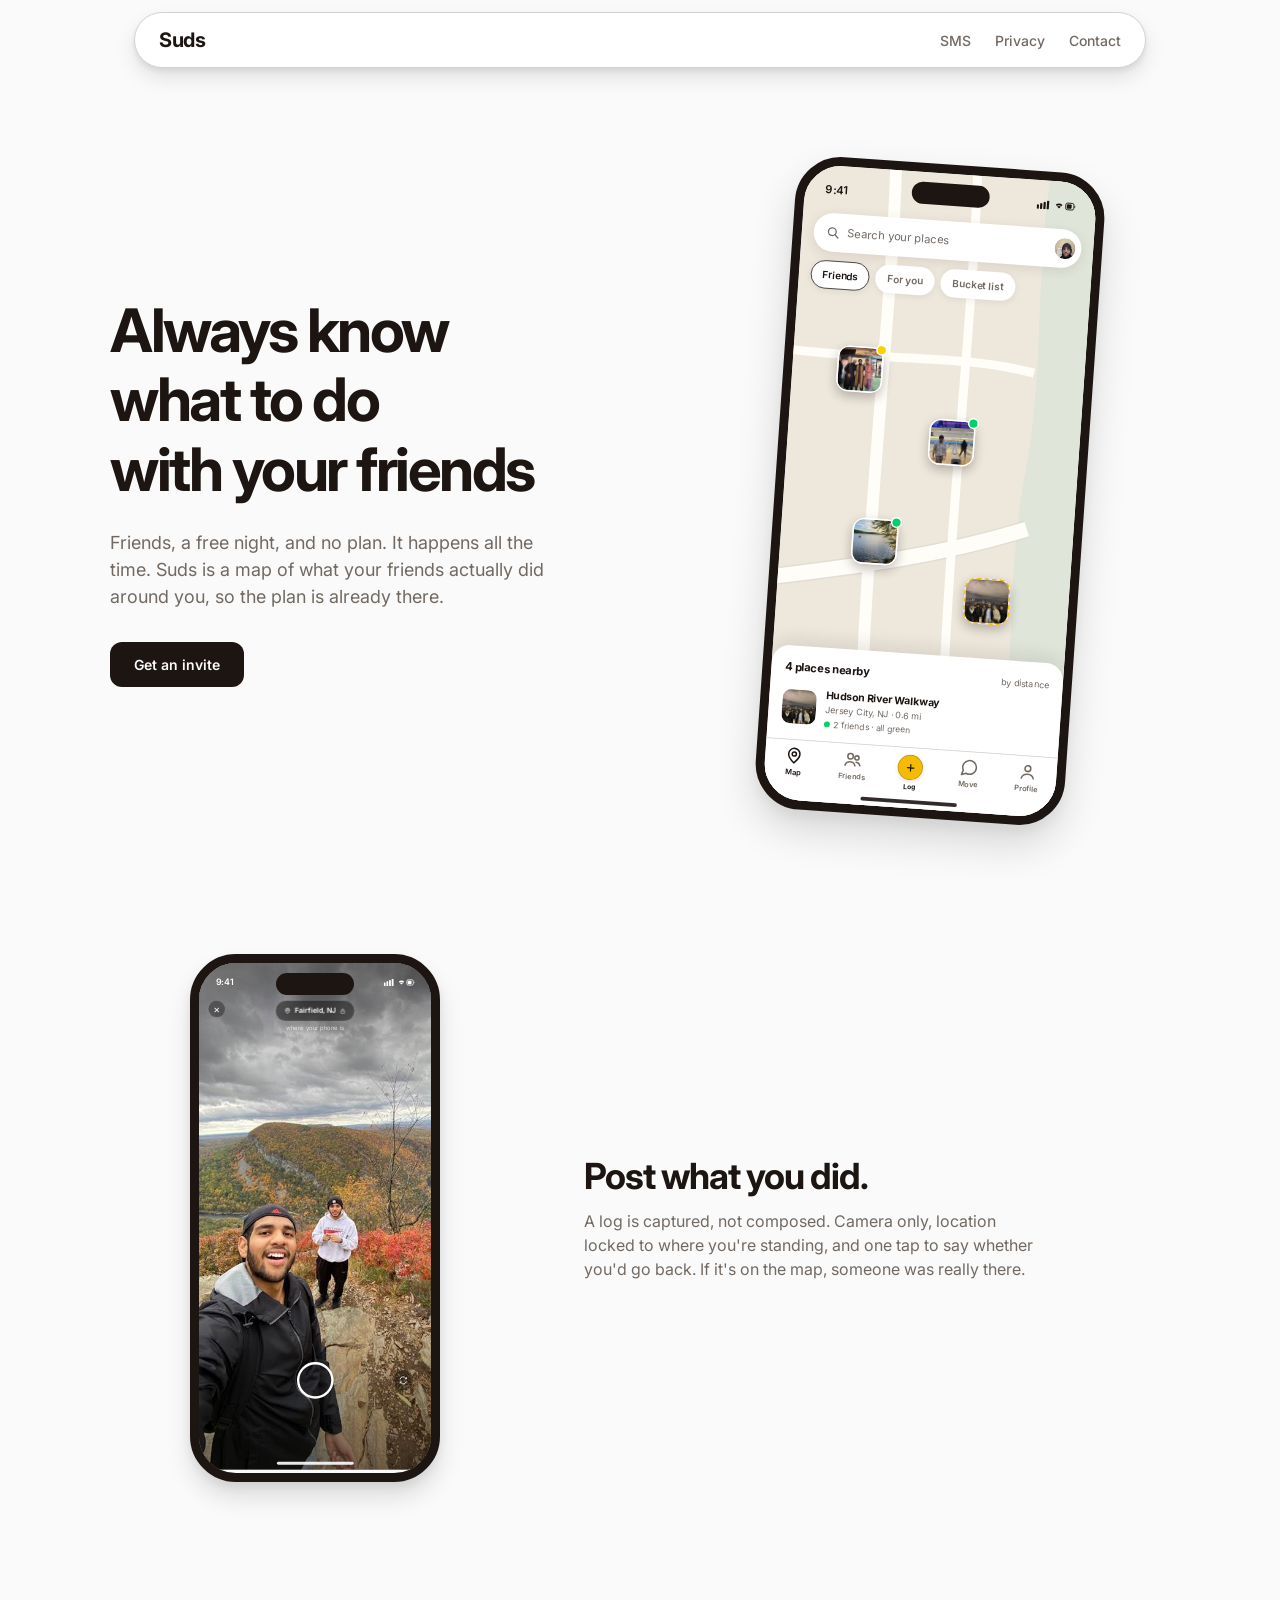
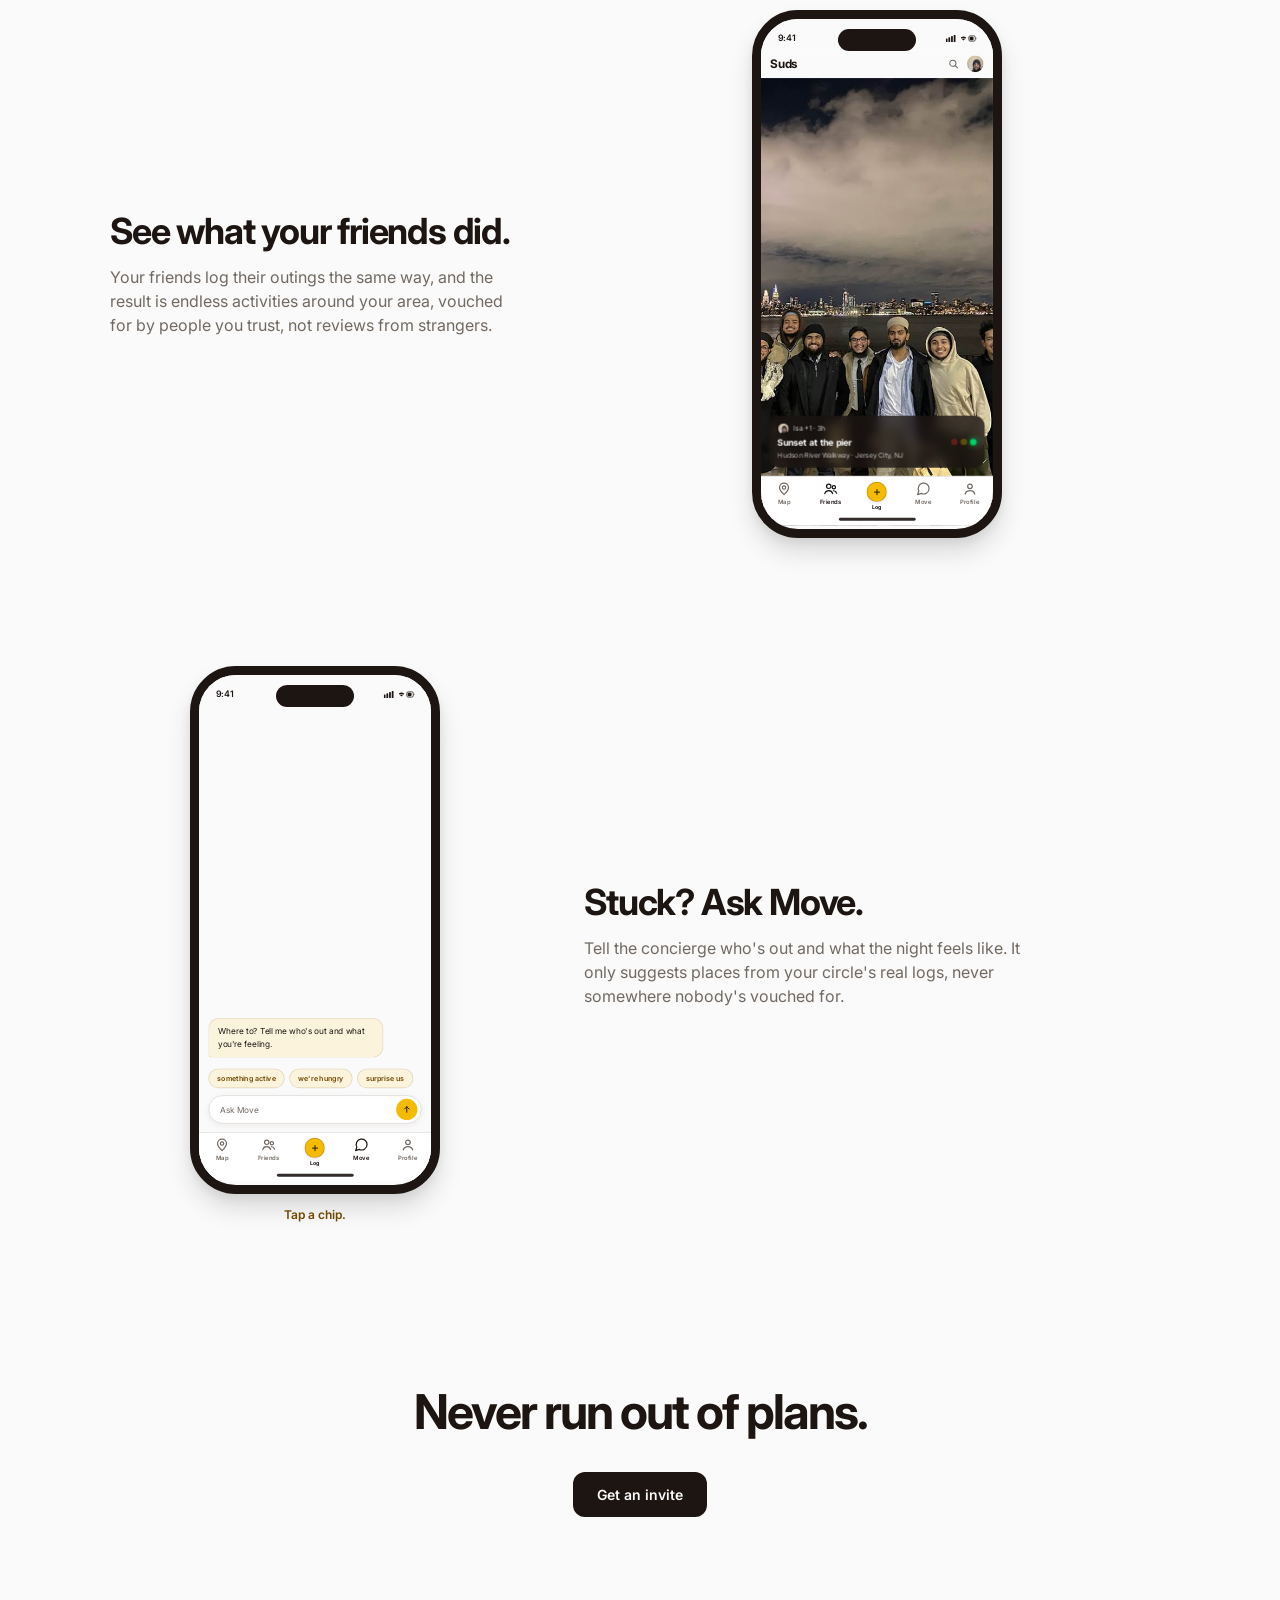
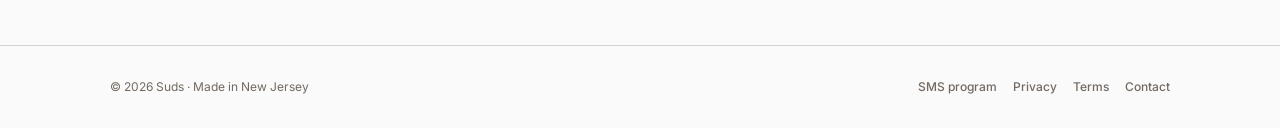
==== commit 62b68cd6: "Shorten demo hint to Tap a chip Co-Authored-By: Claude Fable 5 <noreply@anthropic.com>" ====
--- a/index.html
+++ b/index.html
@@ -550,7 +550,7 @@
             </div>
           </div>
         </div>
-        <div class="tryhint">This one works. Tap a chip.</div>
+        <div class="tryhint">Tap a chip.</div>
       </div>
       <div class="text">
         <h2>Stuck? Ask Move.</h2>
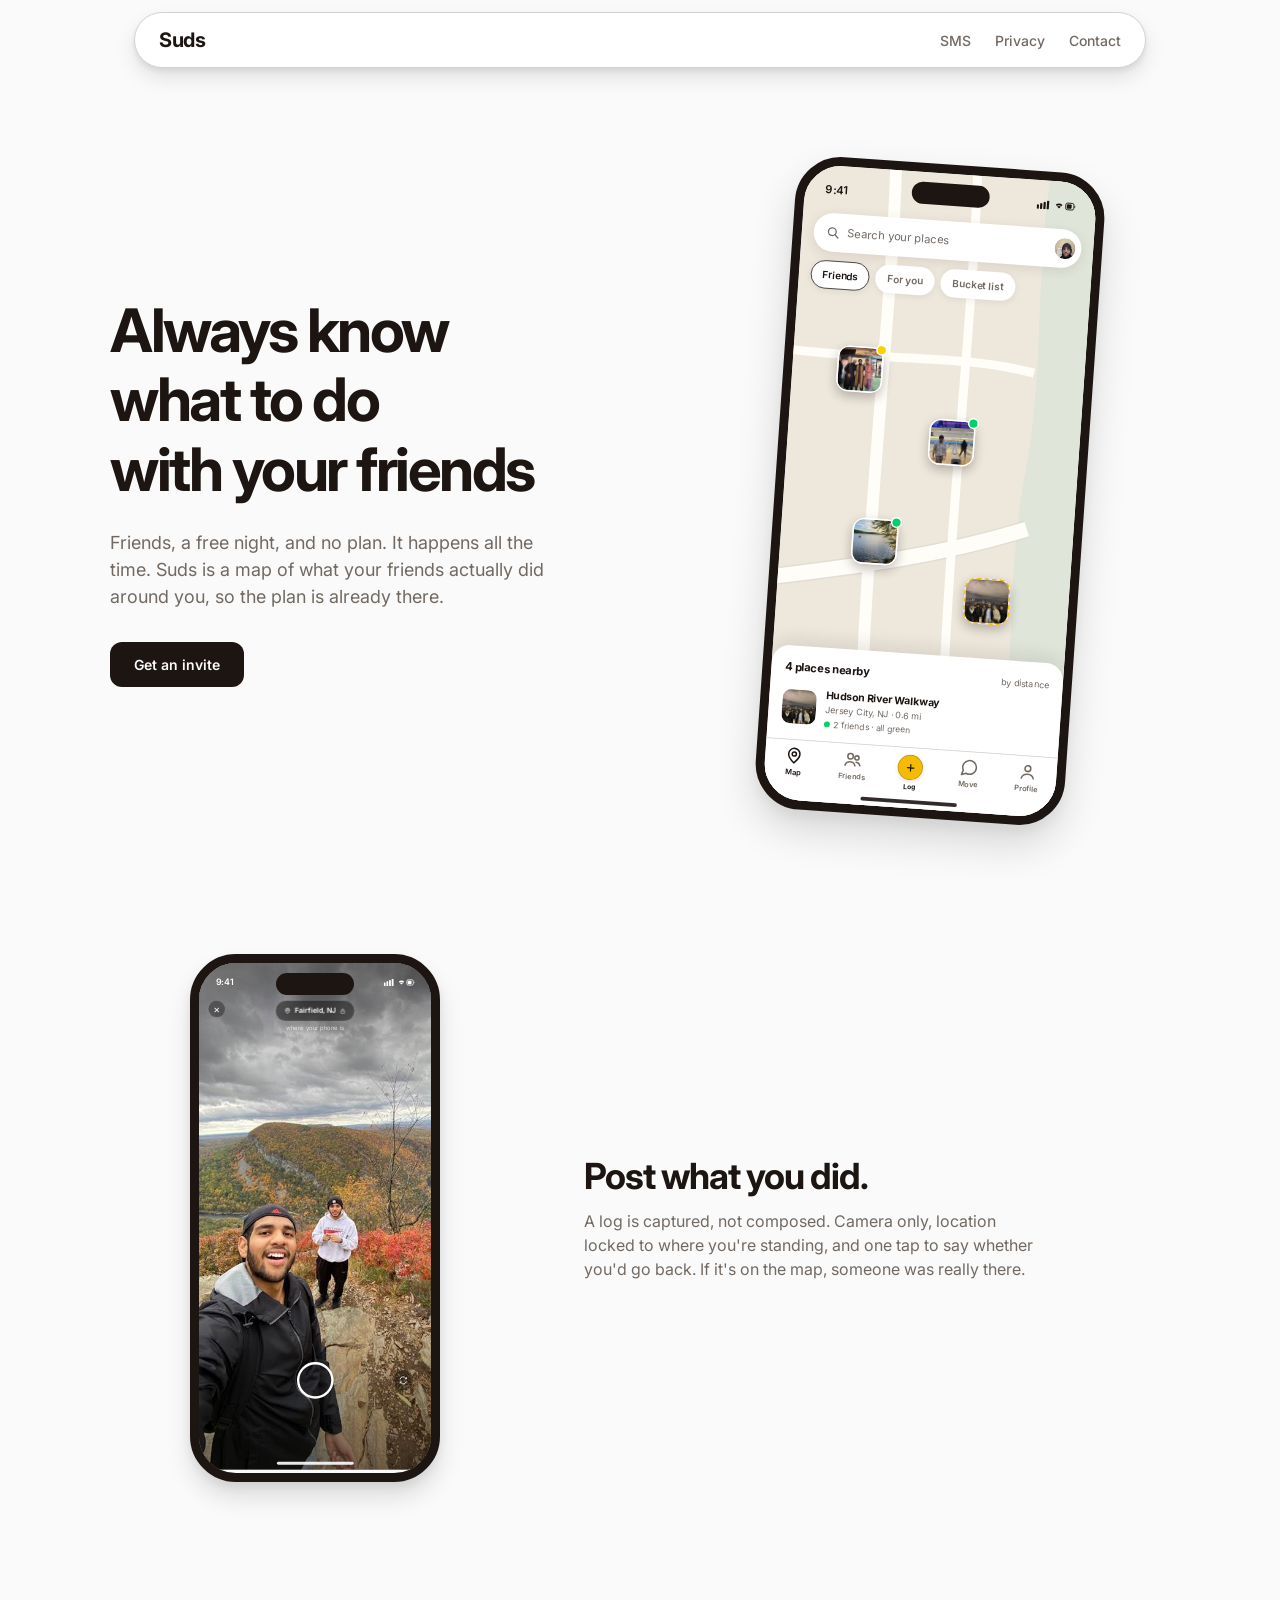
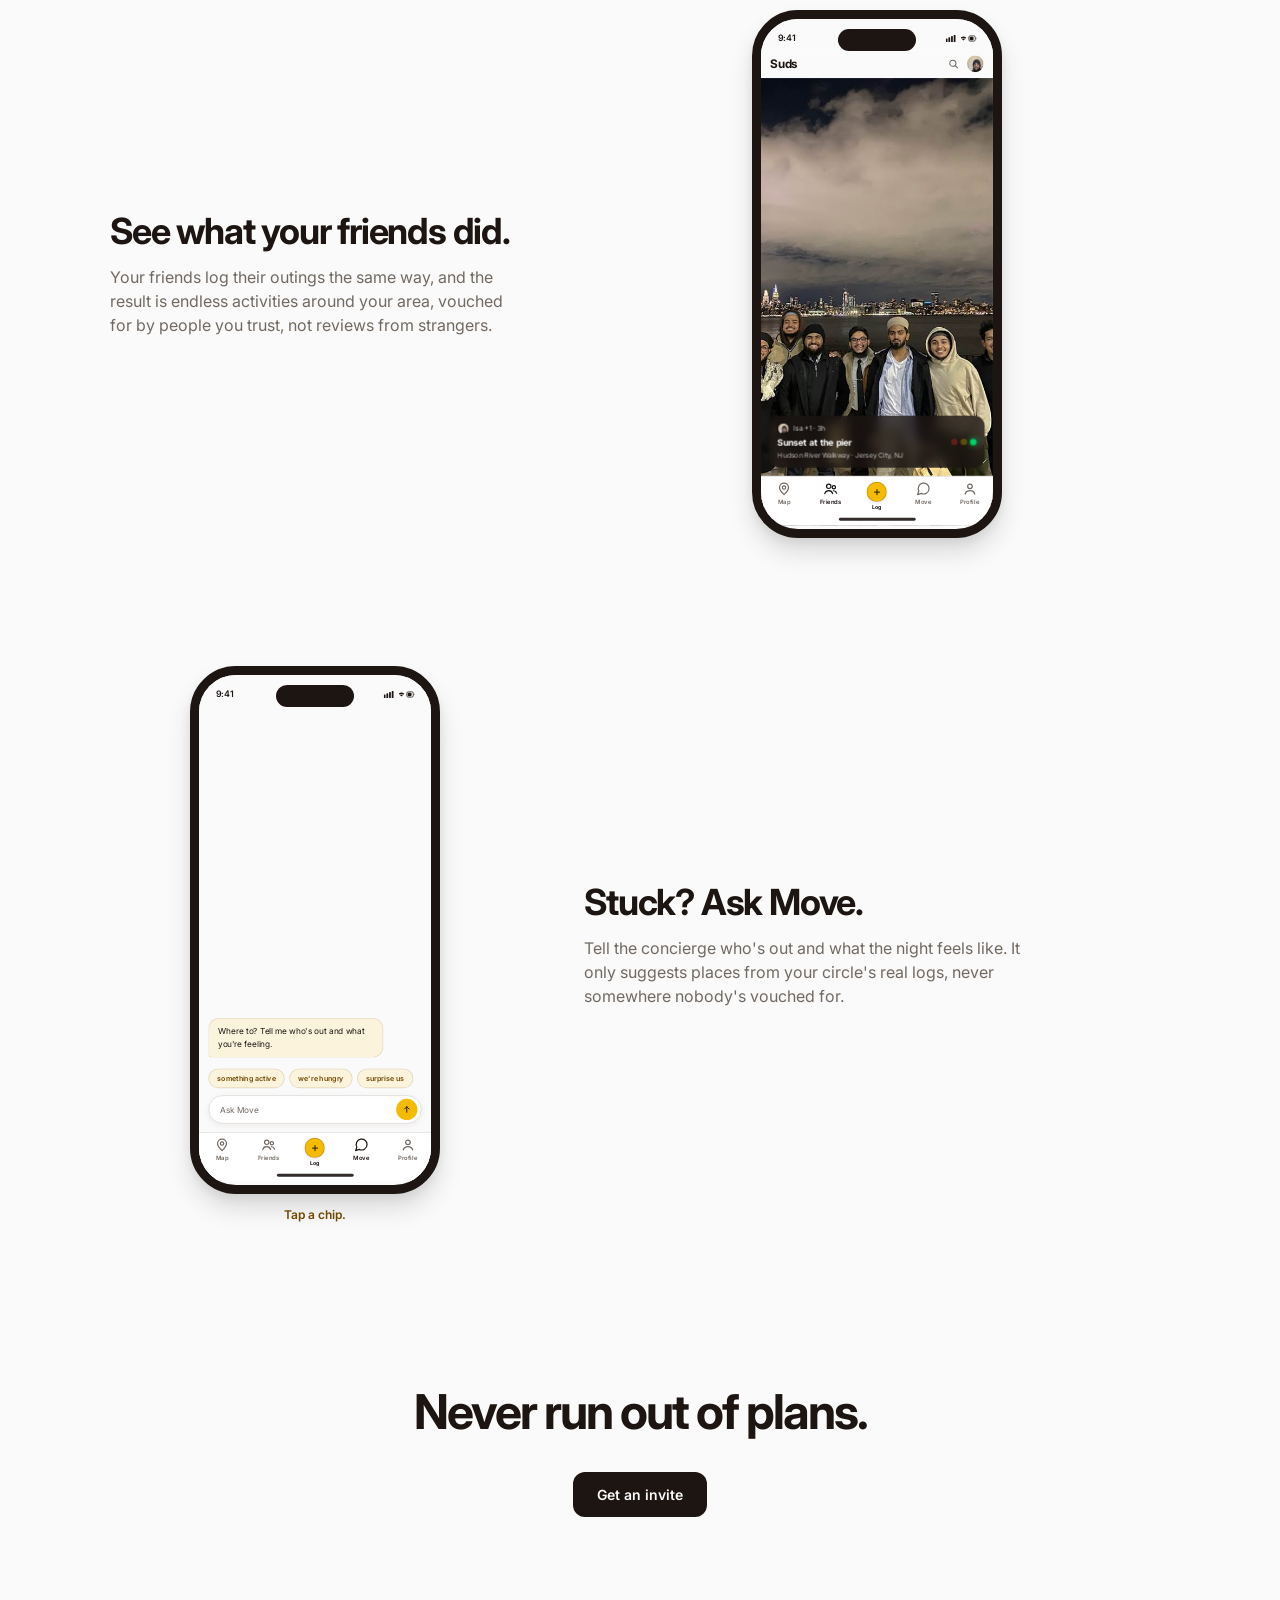
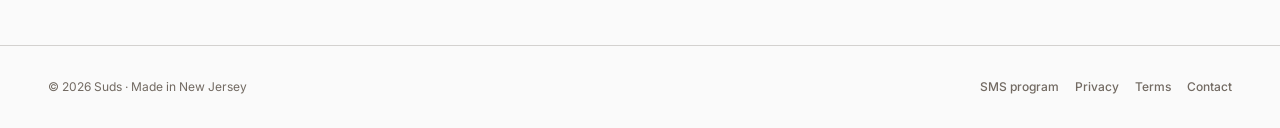
==== commit 4f3ac449: "Fix footer: own wider container instead of matching body-text width, nowrap to stop row/column flip " ====
--- a/index.html
+++ b/index.html
@@ -298,7 +298,12 @@
 
   /* Footer */
   footer { border-top: var(--border-width-1) solid var(--gray-200); }
-  .foot { padding: var(--spacing-32) 0 var(--spacing-32); display: flex; justify-content: space-between; gap: var(--spacing-24); flex-wrap: wrap; font-size: var(--font-size-12); color: var(--gray-500); }
+  .foot {
+    max-width: 1280px; margin: 0 auto; padding: var(--spacing-32) var(--spacing-48);
+    display: flex; justify-content: space-between; align-items: center;
+    gap: var(--spacing-24); flex-wrap: nowrap;
+    font-size: var(--font-size-12); color: var(--gray-500);
+  }
   .foot nav { display: flex; gap: var(--spacing-16); }
   .foot a { color: var(--gray-500); font-weight: var(--font-weight-500); text-decoration: none; }
   .foot a:hover { color: var(--gray-900); }
@@ -369,7 +374,7 @@
     header .bar { padding: 0 var(--spacing-16); }
     header nav { gap: var(--spacing-16); }
     header nav a { font-size: 13px; }
-    .foot { flex-direction: column; align-items: center; text-align: center; gap: var(--spacing-12); }
+    .foot { flex-direction: column; align-items: center; text-align: center; gap: var(--spacing-12); padding: var(--spacing-24) var(--spacing-16); }
   }
 </style>
 </head>
@@ -570,7 +575,7 @@
 </main>
 
 <footer>
-  <div class="wrap foot">
+  <div class="foot">
     <div>© 2026 Suds · Made in New Jersey</div>
     <nav>
       <a href="sms.html">SMS program</a>
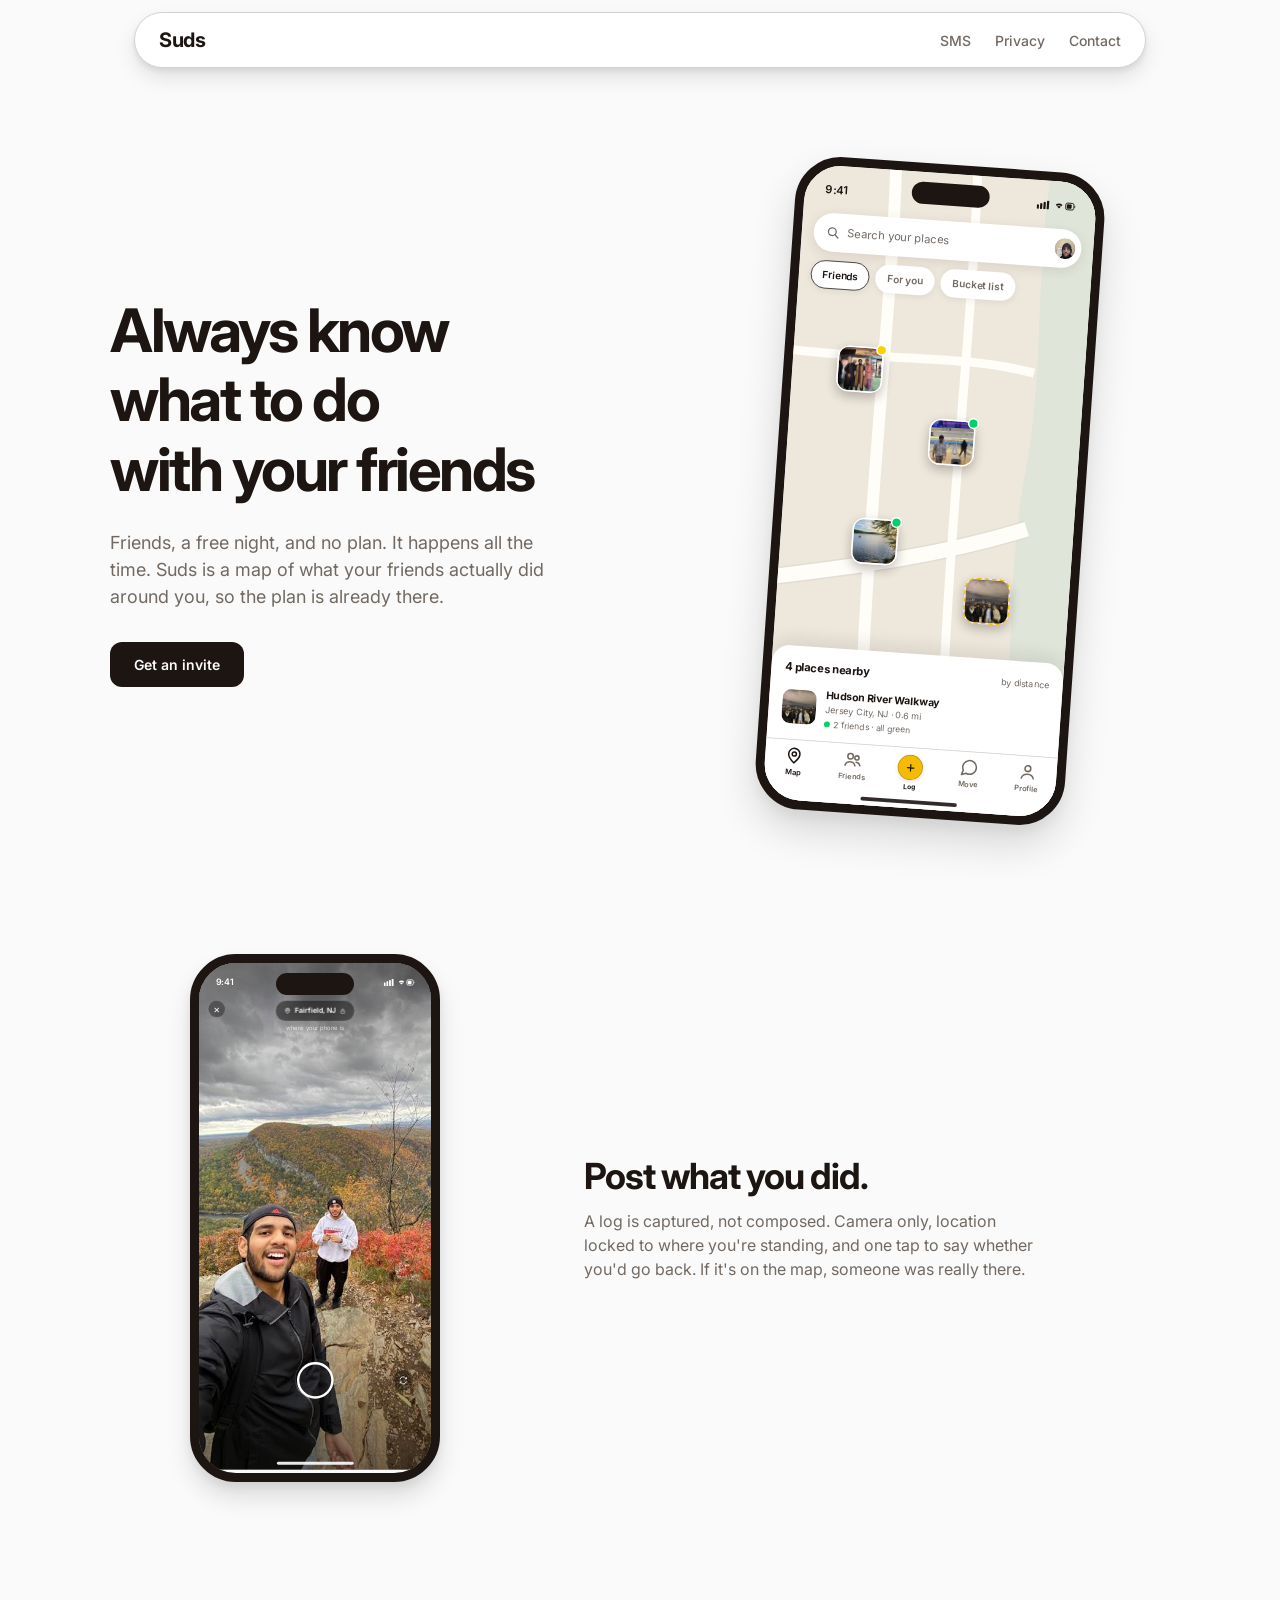
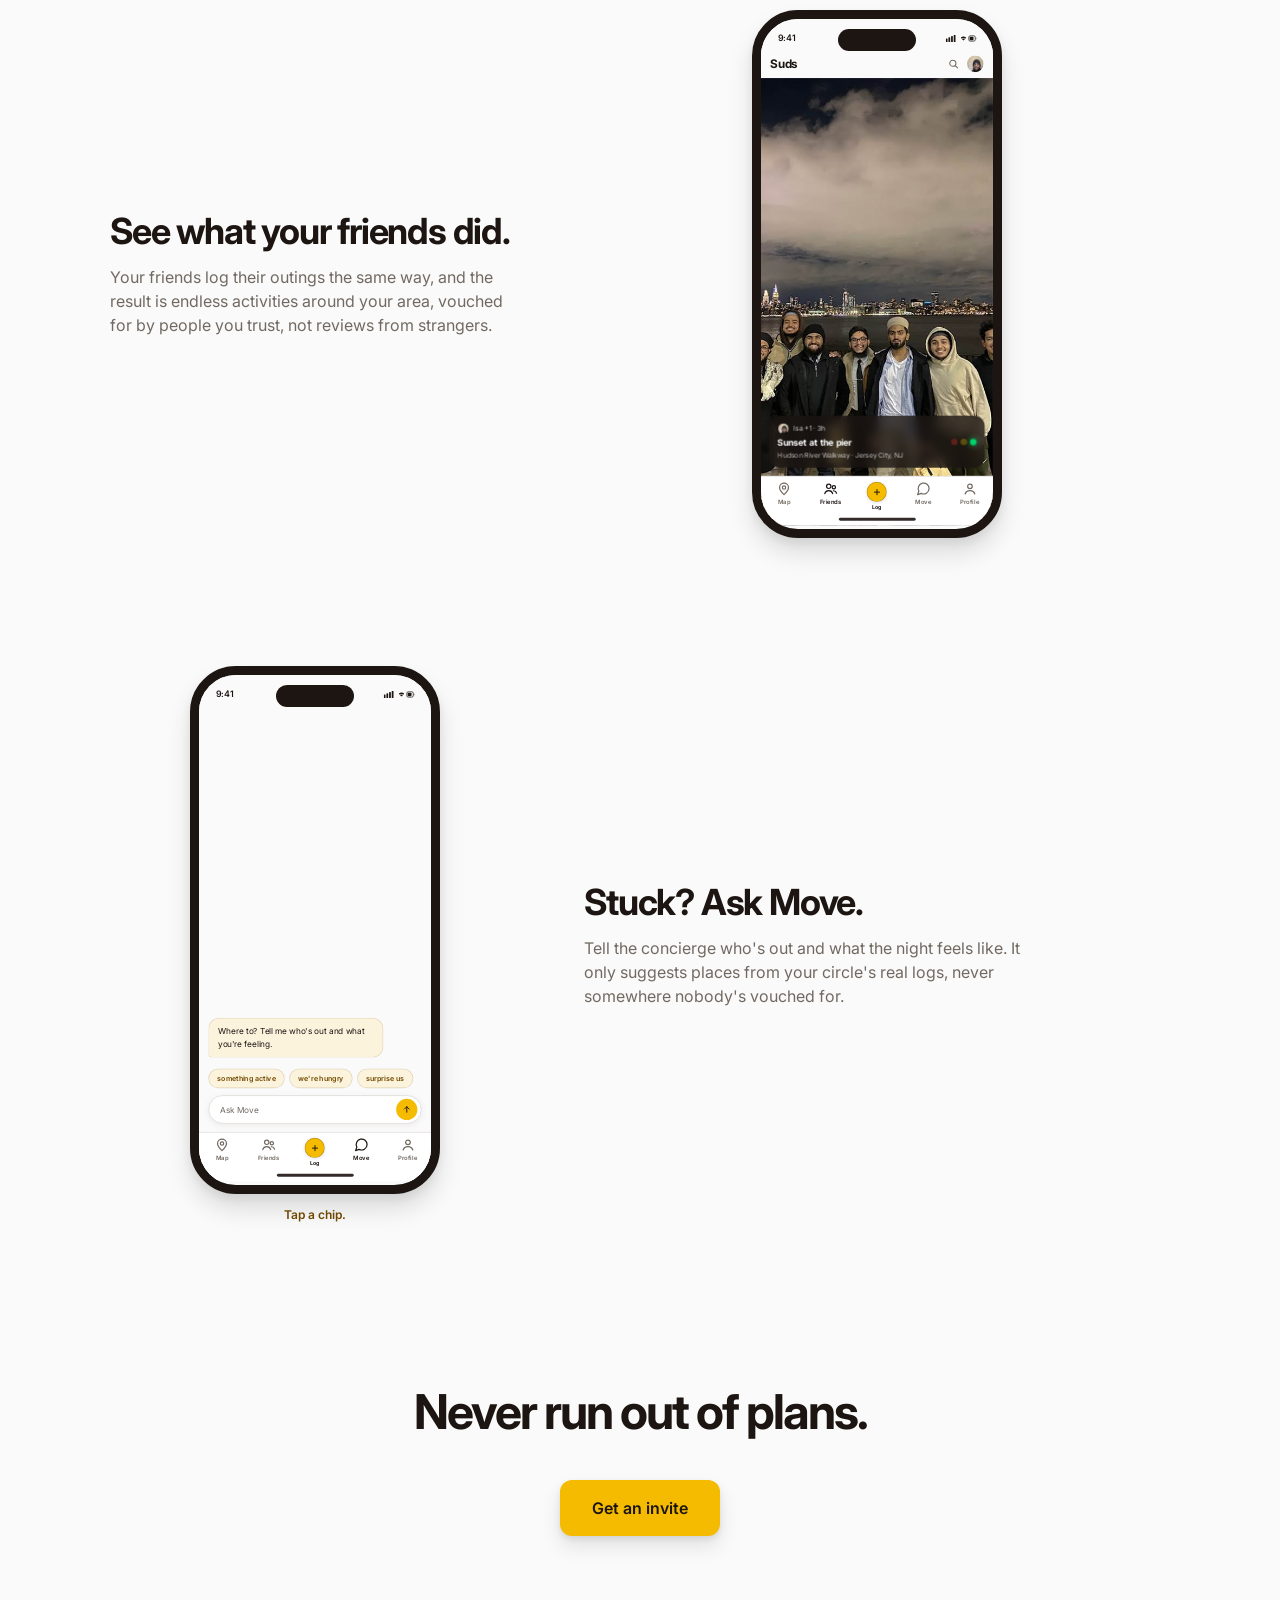
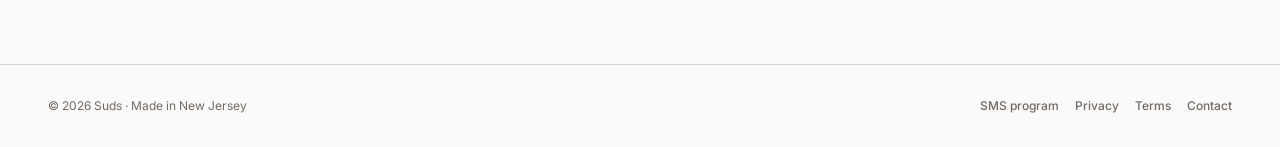
==== commit 37ef680e: "Split CTA hierarchy: quiet hero button, bold road-yellow closing CTA; SMS note becomes a left-border" ====
--- a/index.html
+++ b/index.html
@@ -294,7 +294,15 @@
   /* Closing */
   .close2 { text-align: center; padding: var(--spacing-24) 0 var(--spacing-128); }
   .close2 h2 { font-weight: var(--font-weight-700); font-size: clamp(var(--font-size-30), 4.4vw, var(--font-size-48)); letter-spacing: -2px; }
-  .close2 .cta { margin-top: var(--spacing-24); }
+  .close2 .cta {
+    margin-top: var(--spacing-32);
+    background: var(--primary-500); color: var(--gray-900);
+    padding: var(--spacing-16) var(--spacing-32);
+    font-size: var(--font-size-16);
+    box-shadow: var(--shadow-3);
+  }
+  .close2 .cta:hover { background: var(--primary-500); filter: brightness(1.06); transform: translateY(-2px); box-shadow: var(--shadow-4); }
+  .close2 .cta:active { filter: none; }
 
   /* Footer */
   footer { border-top: var(--border-width-1) solid var(--gray-200); }
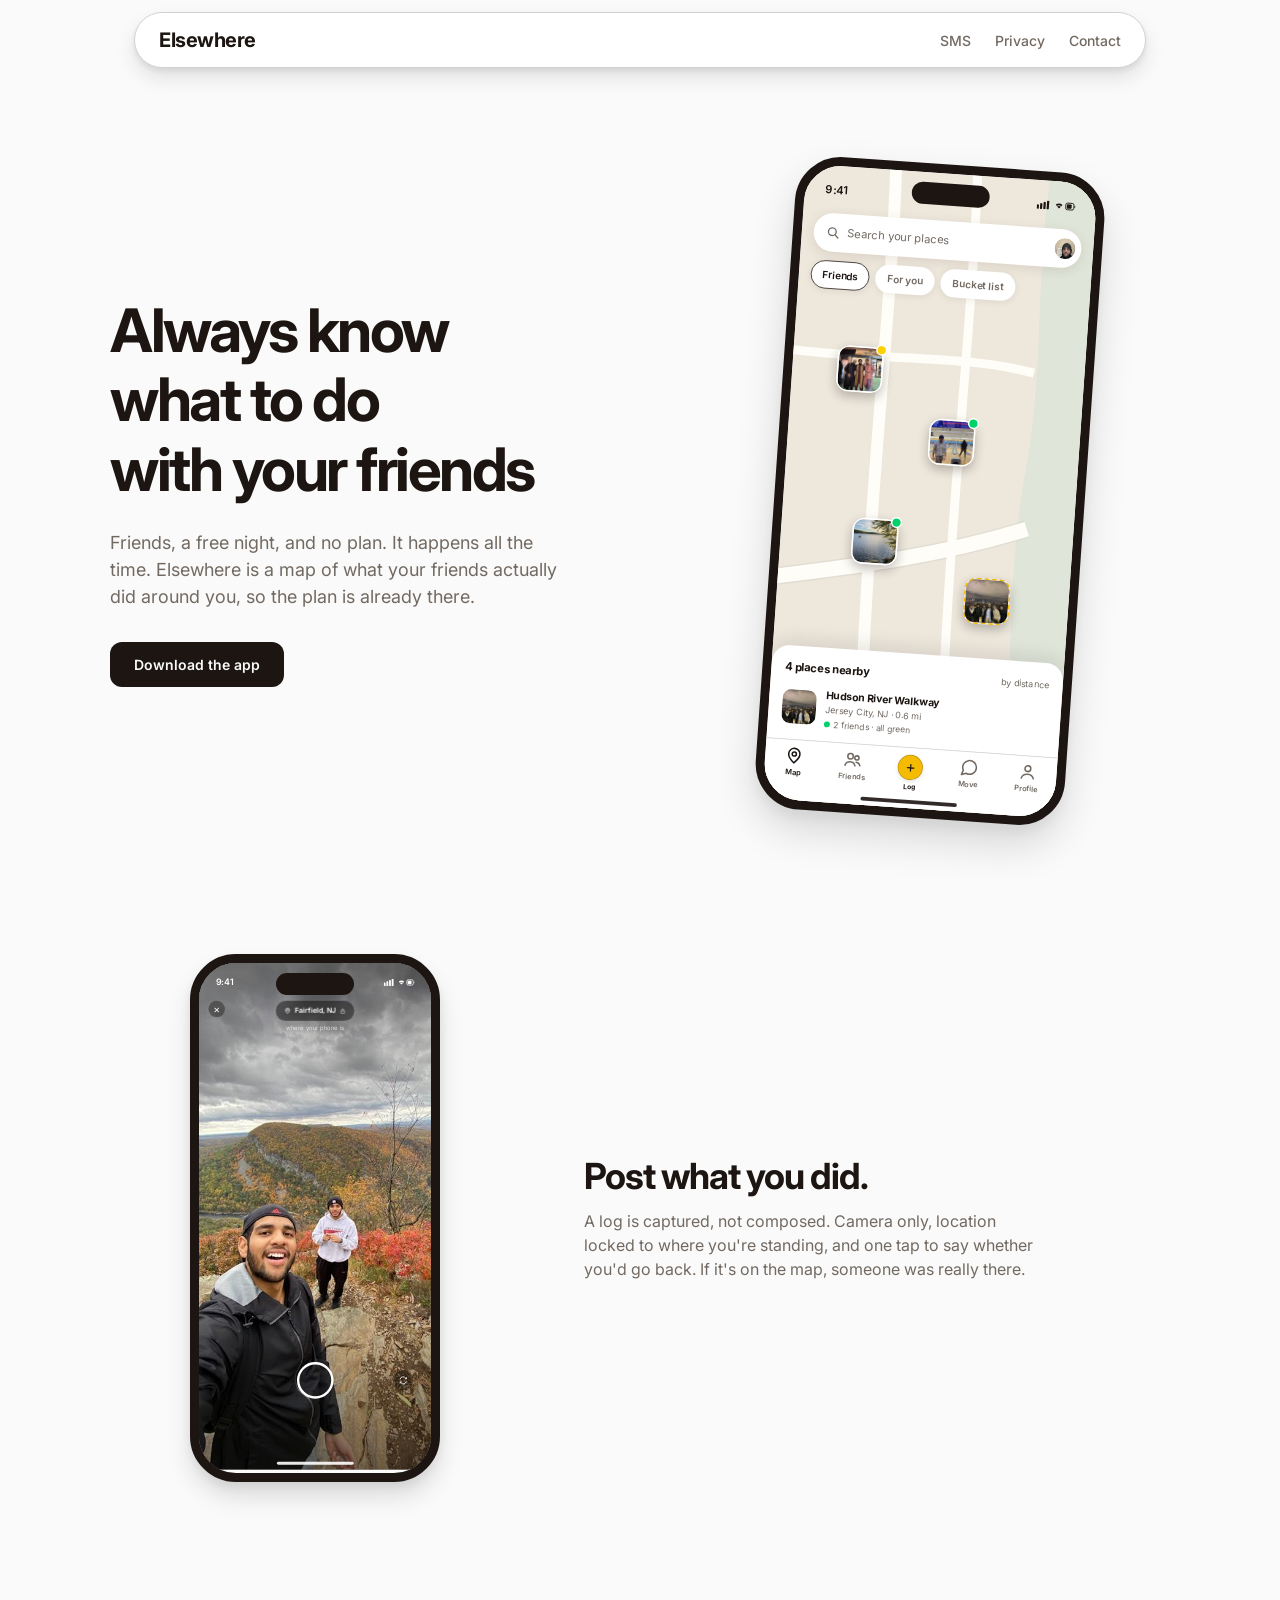
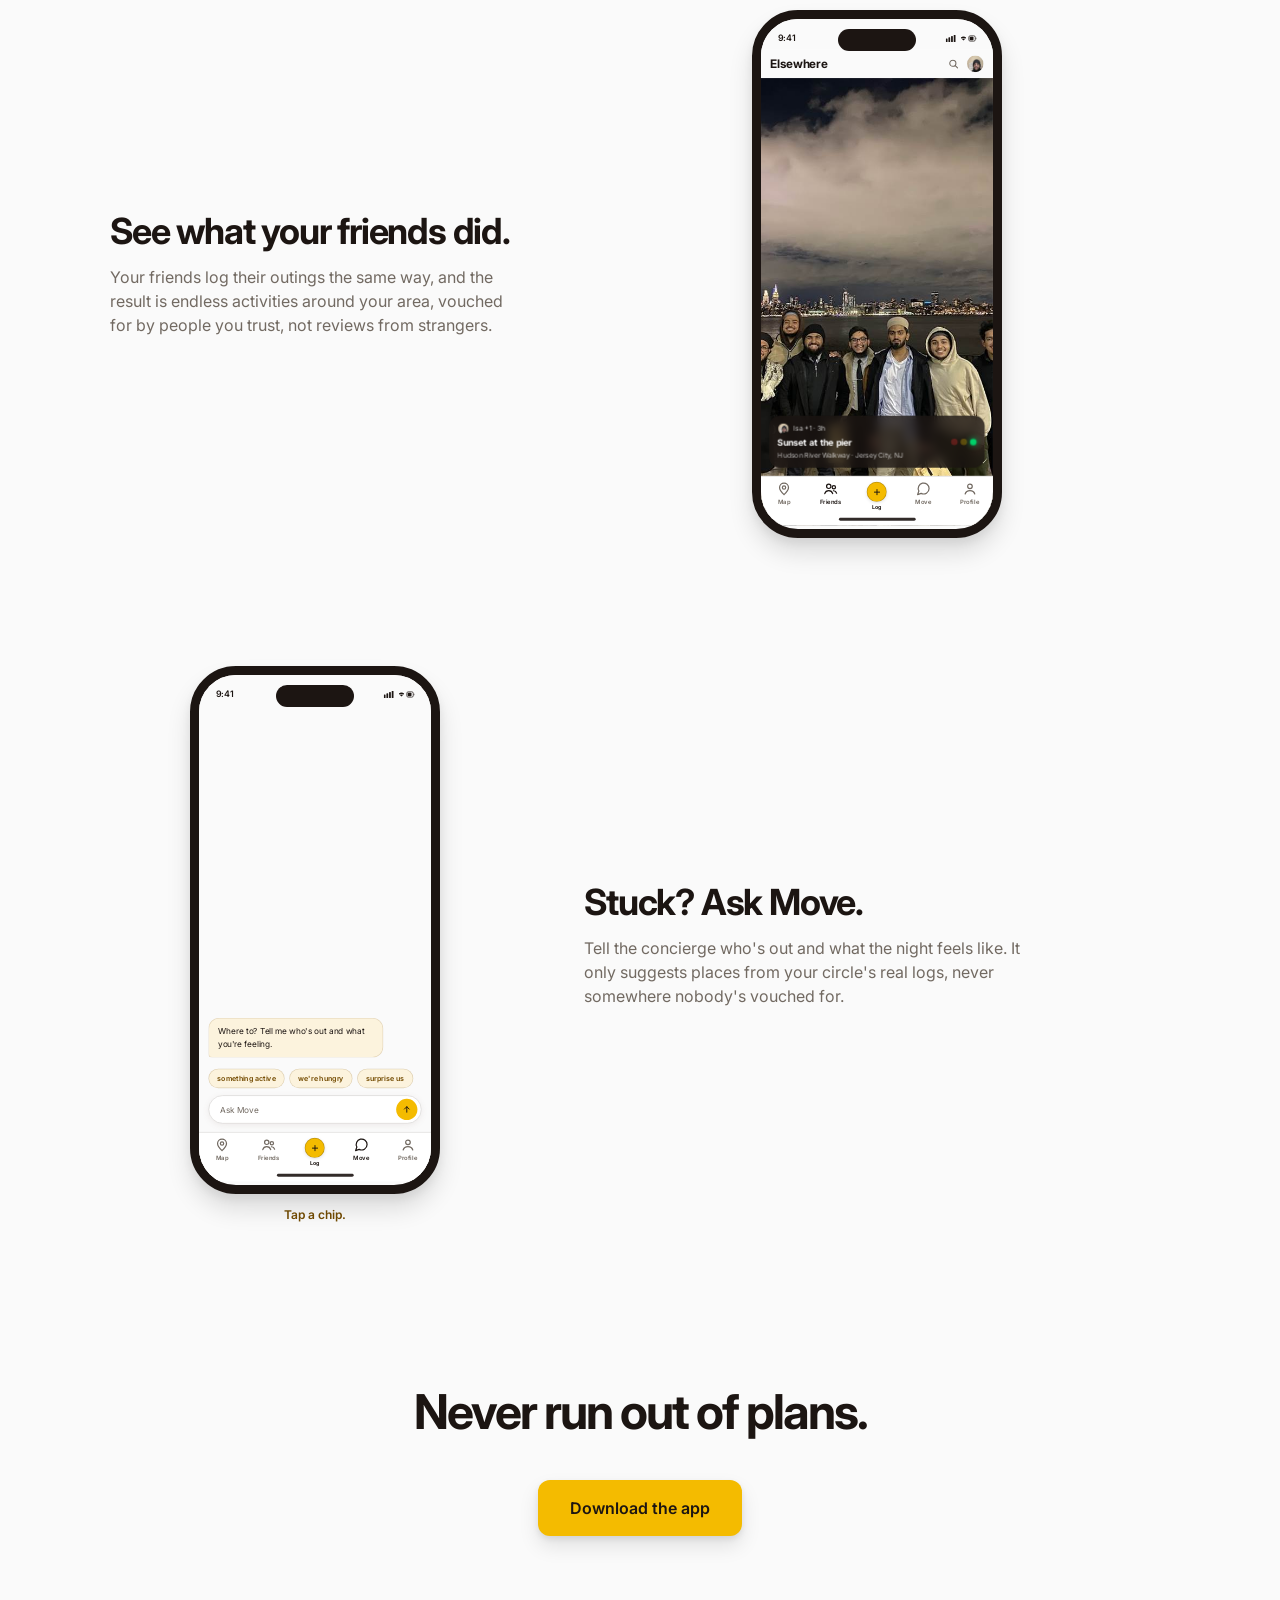
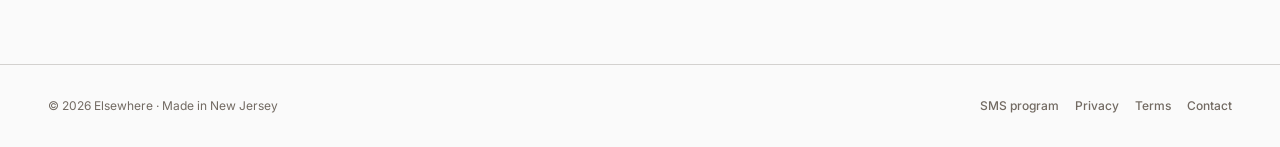
==== commit de7695ee: "Rebrand landing site to Elsewhere Renames every "Suds" wordmark/copy to "Elsewhere" across the marke" ====
--- a/index.html
+++ b/index.html
@@ -3,28 +3,28 @@
 <head>
 <meta charset="utf-8">
 <meta name="viewport" content="width=device-width, initial-scale=1">
-<title>Suds: always know what to do with your friends</title>
-<meta name="description" content="Suds is a map of the activities your friends actually did around you. Post what you do, see what they do, and never run out of plans.">
+<title>Elsewhere: always know what to do with your friends</title>
+<meta name="description" content="Elsewhere is a map of the activities your friends actually did around you. Post what you do, see what they do, and never run out of plans.">
 <meta name="theme-color" content="#FAFAFA">
 <link rel="icon" type="image/png" sizes="32x32" href="favicon-32.png">
 <link rel="apple-touch-icon" href="apple-touch-icon.png">
 <meta property="og:type" content="website">
 <meta property="og:url" content="https://suds.page">
-<meta property="og:site_name" content="Suds">
-<meta property="og:title" content="Suds: always know what to do with your friends">
+<meta property="og:site_name" content="Elsewhere">
+<meta property="og:title" content="Elsewhere: always know what to do with your friends">
 <meta property="og:description" content="A map of the activities your friends actually did around you. Post what you do, see what they do, and never run out of plans.">
 <meta property="og:image" content="https://suds.page/og.png">
 <meta property="og:image:width" content="1200">
 <meta property="og:image:height" content="630">
 <meta name="twitter:card" content="summary_large_image">
-<meta name="twitter:title" content="Suds: always know what to do with your friends">
+<meta name="twitter:title" content="Elsewhere: always know what to do with your friends">
 <meta name="twitter:description" content="A map of the activities your friends actually did around you.">
 <meta name="twitter:image" content="https://suds.page/og.png">
 <link rel="preconnect" href="https://fonts.googleapis.com">
 <link rel="preconnect" href="https://fonts.gstatic.com" crossorigin>
 <link href="https://fonts.googleapis.com/css2?family=Inter:wght@400;500;600;700&display=swap" rel="stylesheet">
 <style>
-  /* Tokens: suds-docs/suds-uiux/new-system.md */
+  /* Tokens: suds-docs/suds-uiux/system.md */
   :root {
     --font-size-12: 12px; --font-size-14: 14px; --font-size-16: 16px;
     --font-size-18: 18px; --font-size-20: 20px; --font-size-24: 24px;
@@ -391,7 +391,7 @@
 <header>
   <div class="wrap">
     <div class="bar">
-      <a class="wordmark" href="/">Suds</a>
+      <a class="wordmark" href="/">Elsewhere</a>
       <nav>
         <a href="sms.html">SMS</a>
         <a href="privacy.html">Privacy</a>
@@ -411,13 +411,13 @@
       </h1>
       <p class="sub">
         Friends, a free night, and no plan. It happens all the time.
-        Suds is a map of what your friends actually did around you, so the plan is already there.
+        Elsewhere is a map of what your friends actually did around you, so the plan is already there.
       </p>
-      <a class="cta" href="mailto:rayyanrsarkhot@gmail.com?subject=Suds%20invite">Get an invite</a>
+      <a class="cta" href="https://apps.apple.com/app/id6803155261">Download the app</a>
     </div>
     <div class="shot">
       <div class="floaty">
-        <div class="phone" aria-label="Suds map screen with friends' photo pins">
+        <div class="phone" aria-label="Elsewhere map screen with friends' photo pins">
           <div class="fit fit-hero">
             <div class="screen s-map">
               <svg class="roads" viewBox="0 0 393 858" fill="none" aria-hidden="true">
@@ -472,7 +472,7 @@
   <section class="wrap rows" id="how">
     <div class="row reveal">
       <div class="shot">
-        <div class="phone" aria-label="Suds camera capture screen">
+        <div class="phone" aria-label="Elsewhere camera capture screen">
           <div class="fit fit-row">
             <div class="screen s-cap">
               <img class="bg" src="[data-uri]" alt="">
@@ -502,12 +502,12 @@
 
     <div class="row reveal">
       <div class="shot">
-        <div class="phone" aria-label="Suds friends feed screen">
+        <div class="phone" aria-label="Elsewhere friends feed screen">
           <div class="fit fit-row">
             <div class="screen s-feed">
               <div class="sbar dark"><span class="time">9:41</span><span class="sys"><svg width="52" height="12" viewBox="0 0 52 12" fill="#1C1512"><rect x="0" y="6" width="3" height="6" rx="1"/><rect x="4.5" y="4" width="3" height="8" rx="1"/><rect x="9" y="2" width="3" height="10" rx="1"/><rect x="13.5" y="0" width="3" height="12" rx="1"/><path d="M25.5 4.5a7.5 7.5 0 0 1 9 0l-1.4 1.8a5.2 5.2 0 0 0-6.2 0z"/><path d="M27.4 7a4.5 4.5 0 0 1 5.2 0L30 9.6z"/><rect x="39" y="1.5" width="11" height="9" rx="2.5" fill="none" stroke="#1C1512" stroke-width="1.2"/><rect x="40.5" y="3" width="6.5" height="6" rx="1.2"/><rect x="50.8" y="4.5" width="1.4" height="3" rx="0.7"/></svg></span></div>
               <div class="appbar">
-                <span class="wm">Suds</span>
+                <span class="wm">Elsewhere</span>
                 <span class="right"><svg width="17" height="17" viewBox="0 0 17 17" fill="none"><circle cx="7" cy="7" r="5.2" stroke="#726A62" stroke-width="1.8"/><path d="M11 11l4 4" stroke="#726A62" stroke-width="1.8" stroke-linecap="round"/></svg><span class="av"><img src="[data-uri]" alt=""></span></span>
               </div>
               <div class="post">
@@ -545,7 +545,7 @@
 
     <div class="row reveal">
       <div class="shot">
-        <div class="phone" aria-label="Suds Move concierge chat, interactive demo">
+        <div class="phone" aria-label="Elsewhere Move concierge chat, interactive demo">
           <div class="fit fit-row">
             <div class="screen s-move">
               <div class="sbar dark"><span class="time">9:41</span><span class="sys"><svg width="52" height="12" viewBox="0 0 52 12" fill="#1C1512"><rect x="0" y="6" width="3" height="6" rx="1"/><rect x="4.5" y="4" width="3" height="8" rx="1"/><rect x="9" y="2" width="3" height="10" rx="1"/><rect x="13.5" y="0" width="3" height="12" rx="1"/><path d="M25.5 4.5a7.5 7.5 0 0 1 9 0l-1.4 1.8a5.2 5.2 0 0 0-6.2 0z"/><path d="M27.4 7a4.5 4.5 0 0 1 5.2 0L30 9.6z"/><rect x="39" y="1.5" width="11" height="9" rx="2.5" fill="none" stroke="#1C1512" stroke-width="1.2"/><rect x="40.5" y="3" width="6.5" height="6" rx="1.2"/><rect x="50.8" y="4.5" width="1.4" height="3" rx="0.7"/></svg></span></div>
@@ -578,13 +578,13 @@
 
   <section class="wrap close2 reveal">
     <h2>Never run out of plans.</h2>
-    <a class="cta" href="mailto:rayyanrsarkhot@gmail.com?subject=Suds%20invite">Get an invite</a>
+    <a class="cta" href="https://apps.apple.com/app/id6803155261">Download the app</a>
   </section>
 </main>
 
 <footer>
   <div class="foot">
-    <div>© 2026 Suds · Made in New Jersey</div>
+    <div>© 2026 Elsewhere · Made in New Jersey</div>
     <nav>
       <a href="sms.html">SMS program</a>
       <a href="privacy.html">Privacy</a>
@@ -656,7 +656,7 @@
     },
     map: {
       me: 'show on map',
-      bot: "Pinned. It's waiting on your map when you get Suds.",
+      bot: "Pinned. It's waiting on your map when you get Elsewhere.",
       chips: []
     }
   }
